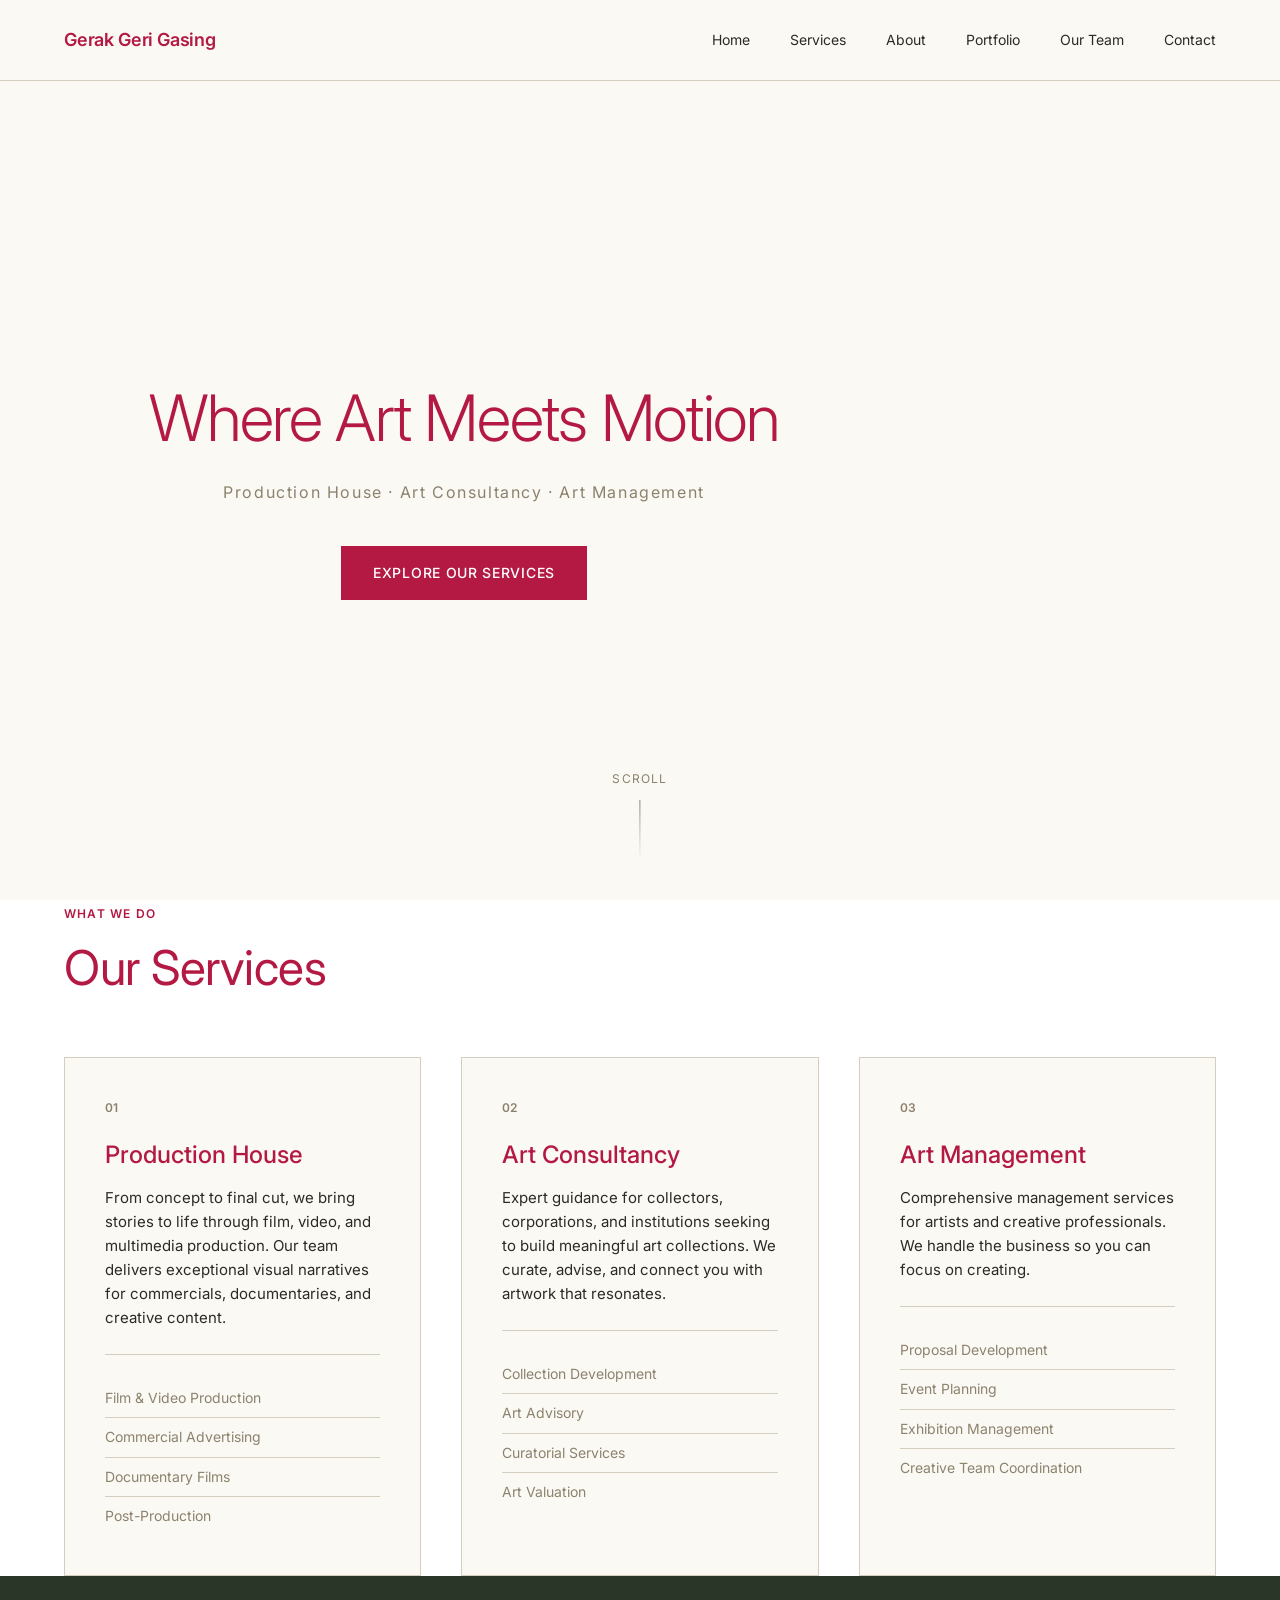
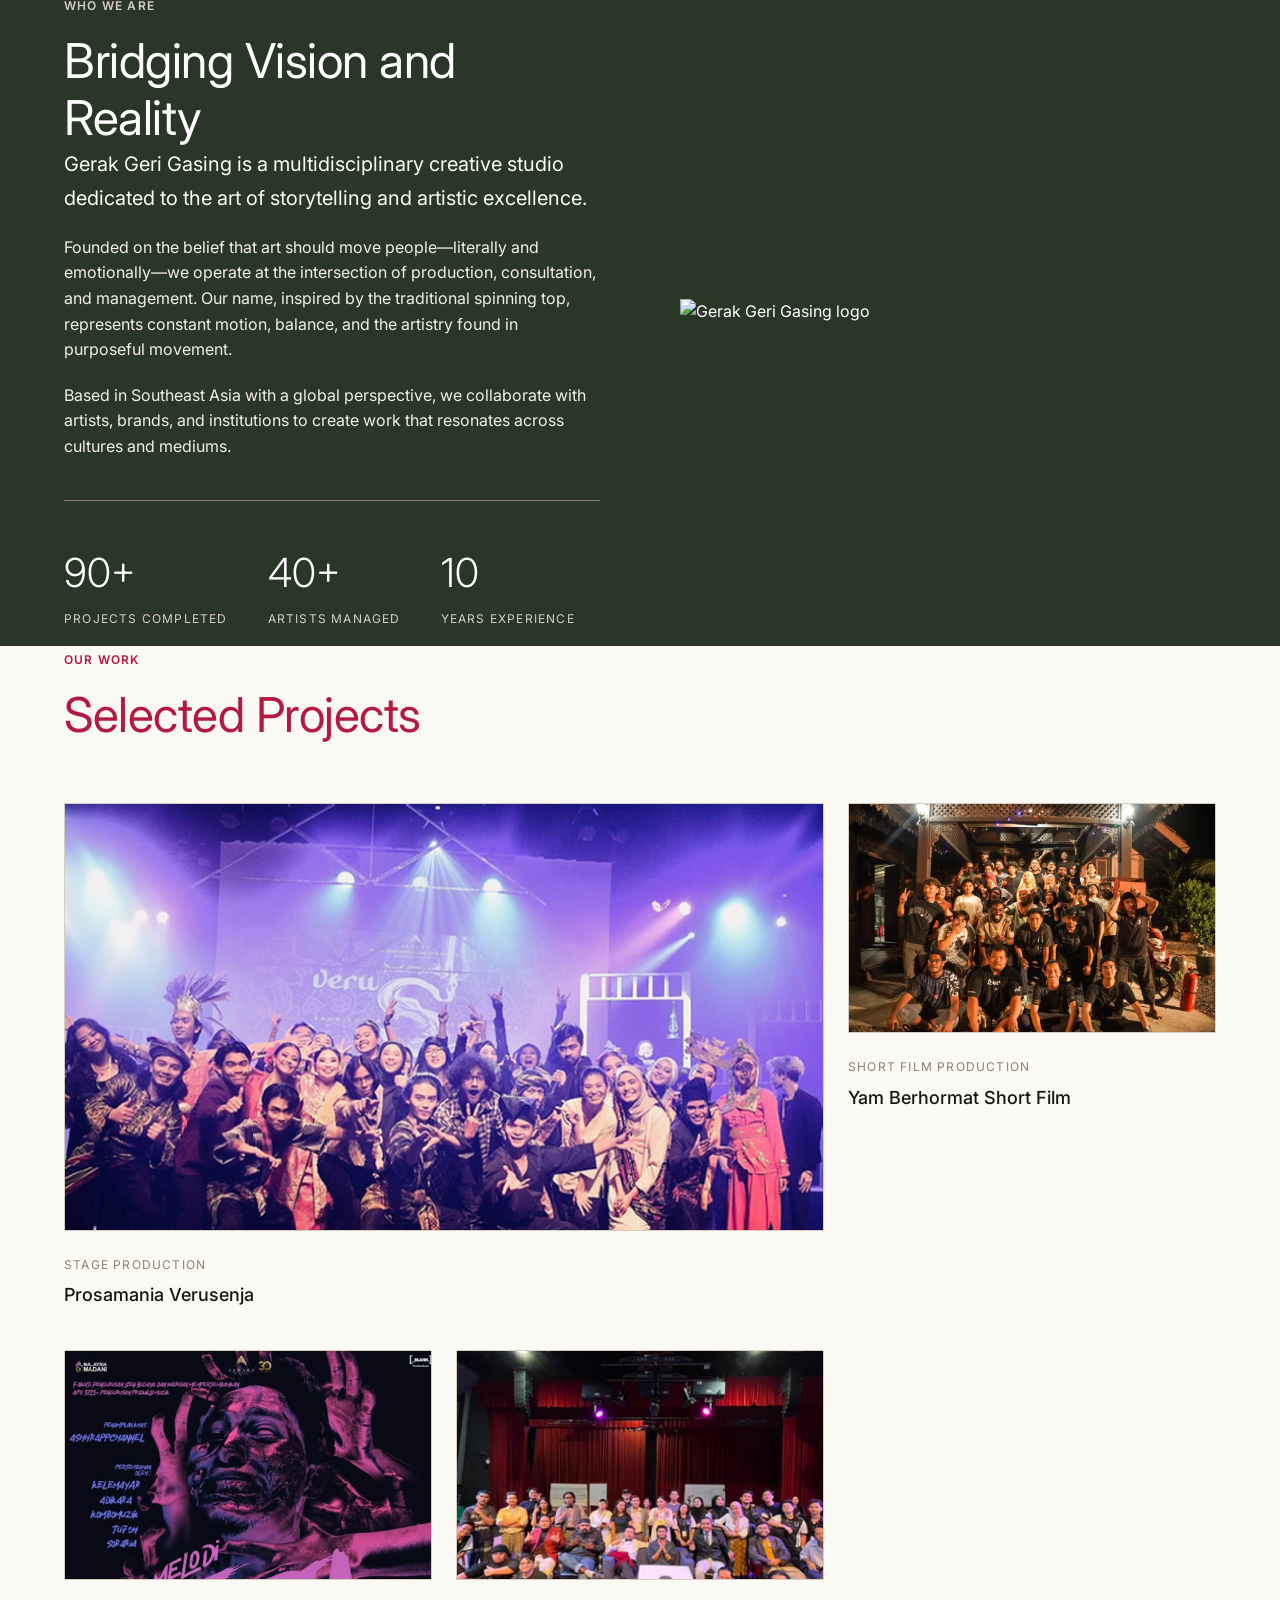
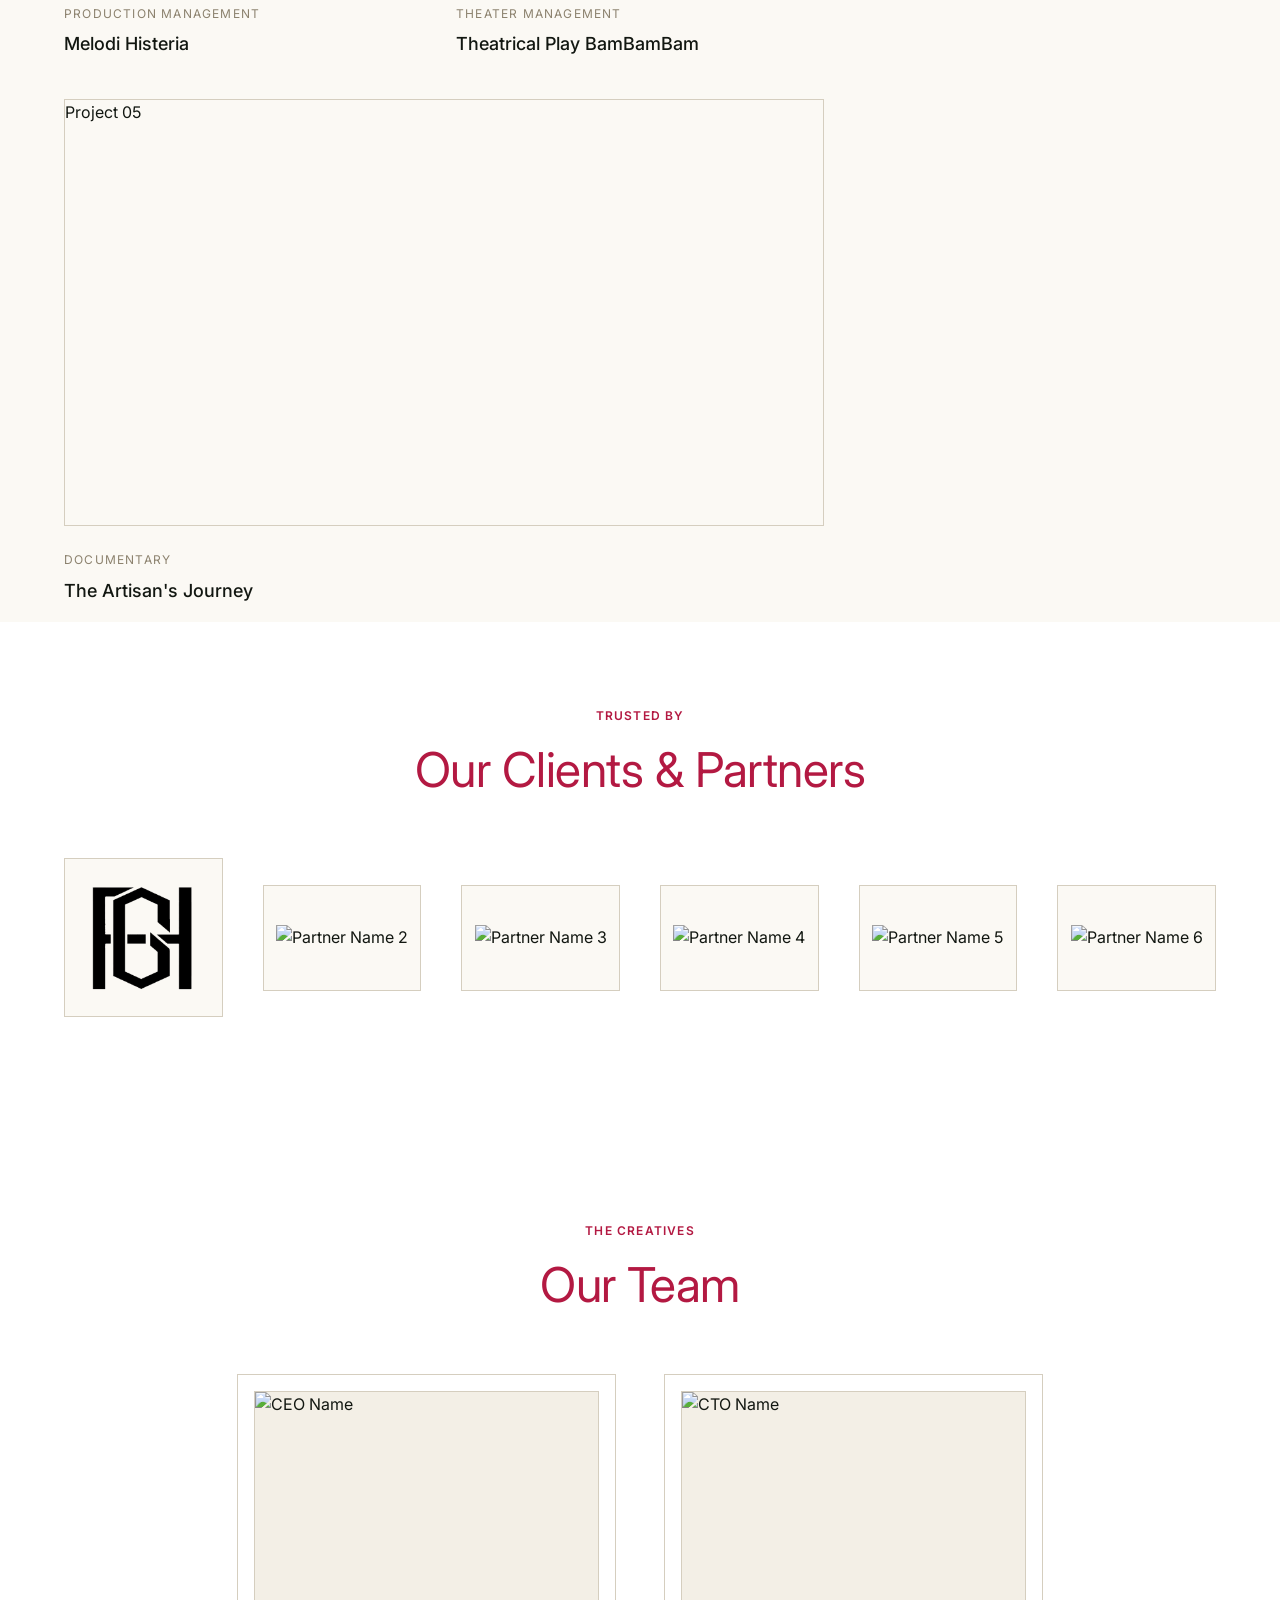
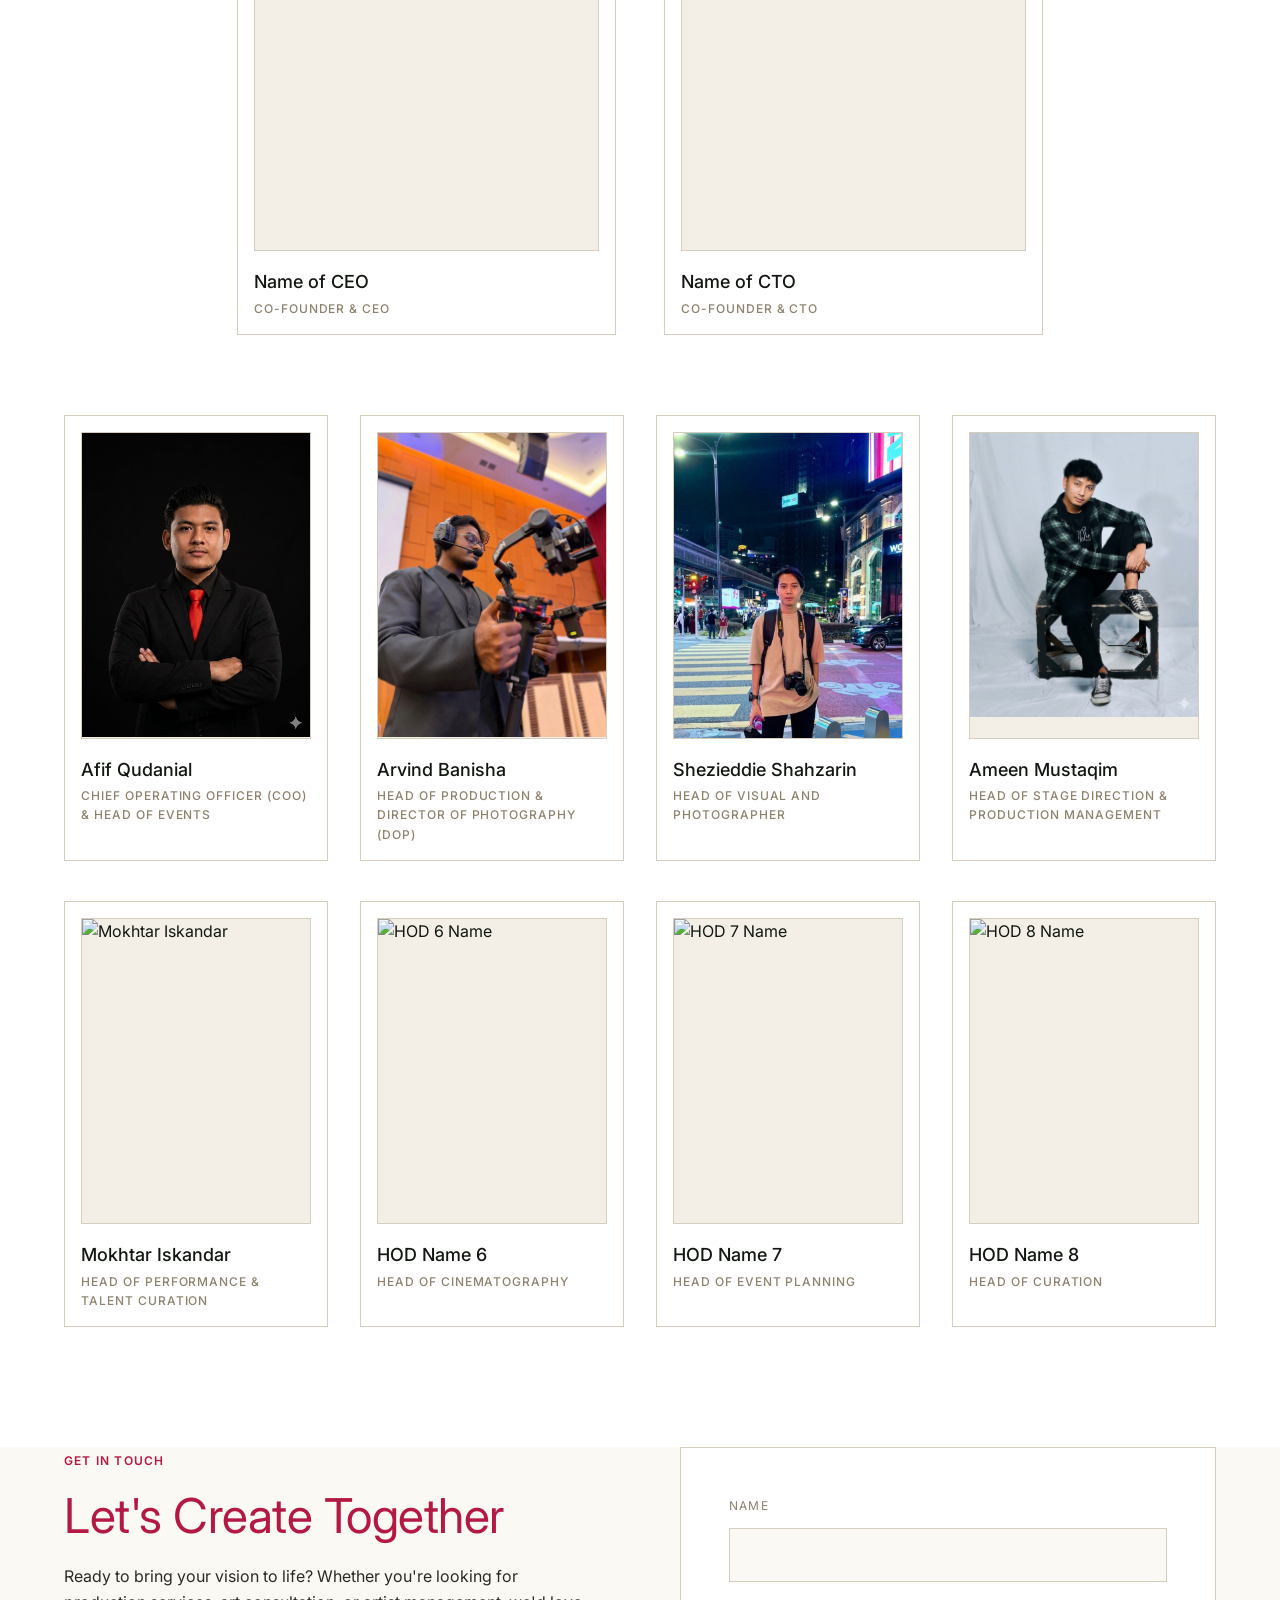
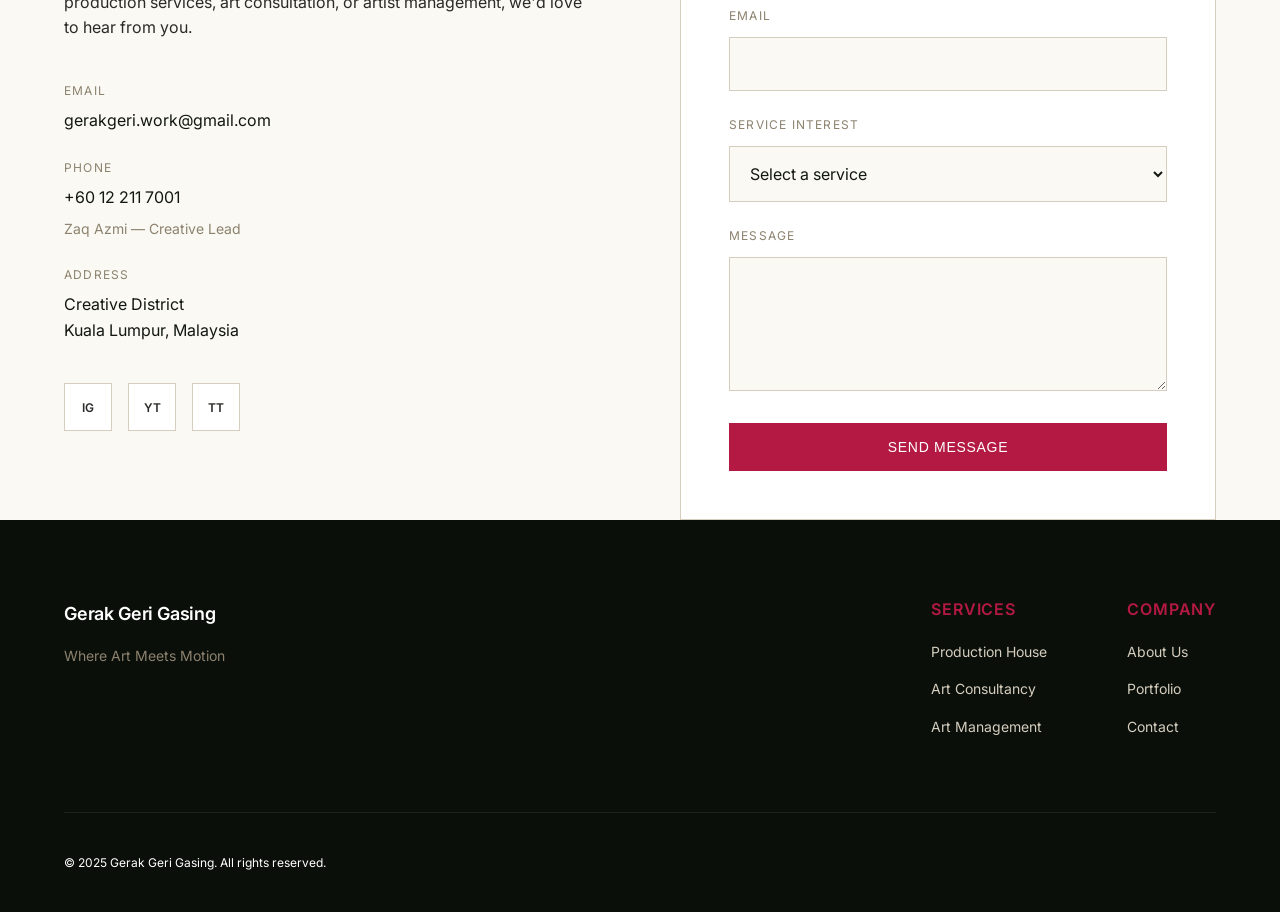
==== index.html @ 00024a06 "portfolio update" ====
<!DOCTYPE html>
<html lang="en">
<head>
    <meta charset="UTF-8">
    <meta name="viewport" content="width=device-width, initial-scale=1.0">
    <title>Gerak Geri Gasing | Production House & Art Consultancy</title>
    <link rel="stylesheet" href="styles.css">
    <link rel="preconnect" href="https://fonts.googleapis.com">
    <link rel="preconnect" href="https://fonts.gstatic.com" crossorigin>
    <link href="https://fonts.googleapis.com/css2?family=Inter:wght@300;400;500;600&display=swap" rel="stylesheet">
</head>
<body>
    <!-- Navigation -->
    <nav class="navbar">
        <div class="container">
            <a href="#" class="logo">Gerak Geri Gasing</a>
            <button class="nav-toggle" aria-label="Toggle navigation">
                <span></span>
                <span></span>
                <span></span>
            </button>
            <ul class="nav-links">
                <li><a href="#home">Home</a></li>
                <li><a href="#services">Services</a></li>
                <li><a href="#about">About</a></li>
                <li><a href="#portfolio">Portfolio</a></li>
                <li><a href="#team">Our Team</a></li>
                <li><a href="#contact">Contact</a></li>
            </ul>
        </div>
    </nav>

    <!-- Hero Section -->
    <section id="home" class="hero">
        <div class="container">
            <div class="hero-content">
                <h1>Where Art Meets Motion</h1>
                <p class="hero-subtitle">Production House · Art Consultancy · Art Management</p>
                <a href="#services" class="btn btn-primary">Explore Our Services</a>
            </div>
        </div>
        <div class="hero-scroll">
            <span>Scroll</span>
            <div class="scroll-line"></div>
        </div>
    </section>

    <!-- Services Section -->
    <section id="services" class="services">
        <div class="container">
            <div class="section-header">
                <span class="section-tag">What We Do</span>
                <h2>Our Services</h2>
            </div>
            <div class="services-grid">
                <div class="service-card">
                    <div class="service-number">01</div>
                    <h3>Production House</h3>
                    <p>From concept to final cut, we bring stories to life through film, video, and multimedia production. Our team delivers exceptional visual narratives for commercials, documentaries, and creative content.</p>
                    <ul class="service-list">
                        <li>Film & Video Production</li>
                        <li>Commercial Advertising</li>
                        <li>Documentary Films</li>
                        <li>Post-Production</li>
                    </ul>
                </div>
                <div class="service-card">
                    <div class="service-number">02</div>
                    <h3>Art Consultancy</h3>
                    <p>Expert guidance for collectors, corporations, and institutions seeking to build meaningful art collections. We curate, advise, and connect you with artwork that resonates.</p>
                    <ul class="service-list">
                        <li>Collection Development</li>
                        <li>Art Advisory</li>
                        <li>Curatorial Services</li>
                        <li>Art Valuation</li>
                    </ul>
                </div>
                <!-- FIX 2: Added missing closing structural layout tags below -->
                <div class="service-card">
                    <div class="service-number">03</div>
                    <h3>Art Management</h3>
                    <p>Comprehensive management services for artists and creative professionals. We handle the business so you can focus on creating.</p>
                    <ul class="service-list">
                        <li>Proposal Development</li>
                        <li>Event Planning</li>
                        <li>Exhibition Management</li>
                        <li>Creative Team Coordination</li>
                    </ul>
                </div>
            </div>
        </div>
    </section>

    <!-- About Section -->
    <section id="about" class="about">
        <div class="container">
            <div class="about-grid">
                <div class="about-content">
                    <span class="section-tag">Who We Are</span>
                    <h2>Bridging Vision and Reality</h2>
                    <p class="lead">Gerak Geri Gasing is a multidisciplinary creative studio dedicated to the art of storytelling and artistic excellence.</p>
                    <p>Founded on the belief that art should move people—literally and emotionally—we operate at the intersection of production, consultation, and management. Our name, inspired by the traditional spinning top, represents constant motion, balance, and the artistry found in purposeful movement.</p>
                    <p>Based in Southeast Asia with a global perspective, we collaborate with artists, brands, and institutions to create work that resonates across cultures and mediums.</p>
                    <div class="about-stats">
                        <div class="stat">
                            <span class="stat-number">90+</span>
                            <span class="stat-label">Projects Completed</span>
                        </div>
                        <div class="stat">
                            <span class="stat-number">40+</span>
                            <span class="stat-label">Artists Managed</span>
                        </div>
                        <div class="stat">
                            <span class="stat-number">10</span>
                            <span class="stat-label">Years Experience</span>
                        </div>
                    </div>
                </div>
                <div class="about-image">
                    <div class="image-placeholder">
                        <img src="image/logo-ggg3.png" alt="Gerak Geri Gasing logo">
                    </div>
                </div>
            </div>
        </div>
    </section>

    <!-- Portfolio Section -->
    <section id="portfolio" class="portfolio">
        <div class="container">
            <div class="section-header">
                <span class="section-tag">Our Work</span>
                <h2>Selected Projects</h2>
            </div>
            <div class="portfolio-grid">
                <div class="portfolio-item large">
                    <div class="portfolio-image">
                        <div class="placeholder-img">
                            <img src="image/Project1.jpg" alt="Project1.jpg">
                        </div>
                    </div>
                    <div class="portfolio-info">
                        <span class="portfolio-category">Stage Production</span>
                        <h3>Prosamania Verusenja</h3>
                    </div>
                </div>
                <div class="portfolio-item">
                    <div class="portfolio-image">
                        <div class="placeholder-img">
                            <img src="image/Project2.jpg" alt="Project2.jpg">
                        </div>
                    </div>
                    <div class="portfolio-info">
                        <span class="portfolio-category">Short Film Production</span>
                        <h3>Yam Berhormat Short Film</h3>
                    </div>
                </div>
                <div class="portfolio-item">
                    <div class="portfolio-image">
                        <div class="placeholder-img">
                            <img src="image/Project3.jpg" alt="Project3.jpg">
                        </div>
                    </div>
                    <div class="portfolio-info">
                        <span class="portfolio-category">Production Management</span>
                        <h3>Melodi Histeria</h3>
                    </div>
                </div>
                <div class="portfolio-item">
                    <div class="portfolio-image">
                        <div class="placeholder-img">
                            <img src="image/Project4.jpg" alt="Project4.jpg">
                        </div>
                    </div>
                    <div class="portfolio-info">
                        <span class="portfolio-category">Theater Management</span>
                        <h3>Theatrical Play BamBamBam</h3>
                    </div>
                </div>
                <div class="portfolio-item large">
                    <div class="portfolio-image">
                        <div class="placeholder-img">
                            <span>Project 05</span>
                        </div>
                    </div>
                    <div class="portfolio-info">
                        <span class="portfolio-category">Documentary</span>
                        <h3>The Artisan's Journey</h3>
                    </div>
                </div>
            </div>
        </div>
    </section>

    <!-- Clients Section -->
    <section class="clients">
        <div class="container">
            <div class="section-header center">
                <span class="section-tag">Trusted By</span>
                <h2>Our Clients & Partners</h2>
            </div>
            <div class="clients-grid">
                <div class="client-logo">
                    <img src="image/logo-faghta.png" alt="FAGHTA.CO">
                </div>
                <div class="client-logo">
                    <img src="image/clients/partner2-logo.png" alt="Partner Name 2">
                </div>
                <div class="client-logo">
                    <img src="image/clients/partner3-logo.png" alt="Partner Name 3">
                </div>
                <div class="client-logo">
                    <img src="image/clients/partner4-logo.png" alt="Partner Name 4">
                </div>
                <div class="client-logo">
                    <img src="image/clients/partner5-logo.png" alt="Partner Name 5">
                </div>
                <div class="client-logo">
                    <img src="image/clients/partner6-logo.png" alt="Partner Name 6">
                </div>
            </div>
        </div>
    </section>

    <!-- Team Section -->
    <section id="team" class="team">
        <div class="container">
            <div class="section-header center">
                <span class="section-tag">The Creatives</span>
                <h2>Our Team</h2>
            </div>

            <div class="team-row founders-row">
                <a href="portfolio-ceo.html" class="team-card premium">
                    <div class="team-image">
                        <div class="placeholder-img">
                            <img src="image/team-ceo.jpg" alt="CEO Name">
                        </div>
                    </div>
                    <div class="team-info">
                        <h3>Name of CEO</h3>
                        <span class="team-role">Co-Founder & CEO</span>
                    </div>
                </a>
                <a href="portfolio-cto.html" class="team-card premium">
                    <div class="team-image">
                        <div class="placeholder-img">
                            <img src="image/team-cto.jpg" alt="CTO Name">
                        </div>
                    </div>
                    <div class="team-info">
                        <h3>Name of CTO</h3>
                        <span class="team-role">Co-Founder & CTO</span>
                    </div>
                </a>
            </div>

            <div class="team-grid hod-grid">
                <!-- FIX 1: Removed 'portfolio/' subdirectory prefix to fix broken pathways -->
                <a href="portfolio/portfolio-afif.html" class="team-card">
                    <div class="team-image">
                        <div class="placeholder-img">
                            <img src="image/afif.jpg" alt="Afif Qudanial">
                        </div>
                    </div>
                    <div class="team-info">
                        <h3>Afif Qudanial</h3>
                        <span class="team-role">Chief Operating Officer (COO) & Head of Events</span>
                    </div>
                </a>

                <a href="portfolio/portfolio-arvind.html" class="team-card">
                    <div class="team-image">
                        <div class="placeholder-img">
                            <img src="image/arvind.jpg" alt="Arvind Banisha">
                        </div>
                    </div>
                    <div class="team-info">
                        <h3>Arvind Banisha</h3>
                        <span class="team-role">Head of Production & Director of Photography (DoP)</span>
                    </div>
                </a>

                <a href="portfolio/portfolio-shezieddie.html" class="team-card">
                    <div class="team-image">
                        <div class="placeholder-img">
                            <img src="image/shezieddie.jpg" alt="Shezieddie Shahzarin">
                        </div>
                    </div>
                    <div class="team-info">
                        <h3>Shezieddie Shahzarin</h3>
                        <span class="team-role">Head of Visual and Photographer</span>
                    </div>
                </a>

                <a href="portfolio/portfolio-ameen.html" class="team-card">
                    <div class="team-image">
                        <div class="placeholder-img">
                            <img src="image/ameen.jpg" alt="Ameen Mustaqim">
                        </div>
                    </div>
                    <div class="team-info">
                        <h3>Ameen Mustaqim</h3>
                        <span class="team-role">Head of Stage Direction & Production Management</span>
                    </div>
                </a>

                <a href="portfolio/portfolio-mokhtar.html" class="team-card">
                    <div class="team-image">
                        <div class="placeholder-img">
                            <img src="image/mokthtar.jpeg" alt="Mokhtar Iskandar">
                        </div>
                    </div>
                    <div class="team-info">
                        <h3>Mokhtar Iskandar</h3>
                        <span class="team-role">Head of Performance & Talent Curation</span>
                    </div>
                </a>

                <a href="portfolio-hod6.html" class="team-card">
                    <div class="team-image">
                        <div class="placeholder-img">
                            <img src="image/team-hod6.jpg" alt="HOD 6 Name">
                        </div>
                    </div>
                    <div class="team-info">
                        <h3>HOD Name 6</h3>
                        <span class="team-role">Head of Cinematography</span>
                    </div>
                </a>

                <a href="portfolio-hod7.html" class="team-card">
                    <div class="team-image">
                        <div class="placeholder-img">
                            <img src="image/team-hod7.jpg" alt="HOD 7 Name">
                        </div>
                    </div>
                    <div class="team-info">
                        <h3>HOD Name 7</h3>
                        <span class="team-role">Head of Event Planning</span>
                    </div>
                </a>

                <a href="portfolio-hod8.html" class="team-card">
                    <div class="team-image">
                        <div class="placeholder-img">
                            <img src="image/team-hod8.jpg" alt="HOD 8 Name">
                        </div>
                    </div>
                    <div class="team-info">
                        <h3>HOD Name 8</h3>
                        <span class="team-role">Head of Curation</span>
                    </div>
                </a>
            </div>
        </div>
    </section>

    <!-- Contact Section -->
    <section id="contact" class="contact">
        <div class="container">
            <div class="contact-grid">
                <div class="contact-info">
                    <span class="section-tag">Get In Touch</span>
                    <h2>Let's Create Together</h2>
                    <p>Ready to bring your vision to life? Whether you're looking for production services, art consultation, or artist management, we'd love to hear from you.</p>
                    <div class="contact-details">
                        <div class="contact-item">
                            <span class="contact-label">Email</span>
                            <a href="mailto:gerakgeri.work@gmail.com">gerakgeri.work@gmail.com</a>
                        </div>
                        <div class="contact-item">
                            <span class="contact-label">Phone</span>
                            <a href="tel:+60122117001">+60 12 211 7001</a>
                            <p class="contact-meta">Zaq Azmi — Creative Lead</p>
                        </div>
                        <div class="contact-item">
                            <span class="contact-label">Address</span>
                            <address>
                                Creative District<br>
                                Kuala Lumpur, Malaysia
                            </address>
                        </div>
                    </div>
                    <div class="social-links">
                        <a href="https://www.instagram.com/gerakgerigasing?utm_source=ig_web_button_share_sheet&igsh=ZDNlZDc0MzIxNw==" aria-label="Instagram">IG</a>
                        <a href="https://www.youtube.com/@gerakgerigasing" aria-label="YouTube">YT</a>
                        <a href="https://www.tiktok.com/@gerakgerigasing?is_from_webapp=1&sender_device=pc" aria-label="TikTok">TT</a>
                    </div>
                </div>
                <div class="contact-form-wrapper">
                    <form class="contact-form">
                        <div class="form-group">
                            <label for="name">Name</label>
                            <input type="text" id="name" name="name" required>
                        </div>
                        <div class="form-group">
                            <label for="email">Email</label>
                            <input type="email" id="email" name="email" required>
                        </div>
                        <div class="form-group">
                            <label for="service">Service Interest</label>
                            <select id="service" name="service">
                                <option value="">Select a service</option>
                                <option value="production">Production House</option>
                                <option value="consultancy">Art Consultancy</option>
                                <option value="management">Art Management</option>
                                <option value="other">Other</option>
                            </select>
                        </div>
                        <div class="form-group">
                            <label for="message">Message</label>
                            <textarea id="message" name="message" rows="5" required></textarea>
                        </div>
                        <button type="submit" class="btn btn-primary btn-full">Send Message</button>
                    </form>
                </div>
            </div>
        </div>
    </section>

    <!-- Footer -->
    <footer class="footer">
        <div class="container">
            <div class="footer-content">
                <div class="footer-brand">
                    <a href="#" class="logo">Gerak Geri Gasing</a>
                    <p>Where Art Meets Motion</p>
                </div>
                <div class="footer-links">
                    <div class="footer-column">
                        <h4>Services</h4>
                        <ul>
                            <li><a href="#services">Production House</a></li>
                            <li><a href="#services">Art Consultancy</a></li>
                            <li><a href="#services">Art Management</a></li>
                        </ul>
                    </div>
                    <div class="footer-column">
                        <h4>Company</h4>
                        <ul>
                            <li><a href="#about">About Us</a></li>
                            <li><a href="#portfolio">Portfolio</a></li>
                            <li><a href="#contact">Contact</a></li>
                        </ul>
                    </div>
                </div>
            </div>
            <div class="footer-bottom">
                <p>&copy; 2025 Gerak Geri Gasing. All rights reserved.</p>
            </div>
        </div>
    </footer>

    <script src="script.js"></script>
</body>
</html>
---- styles.css ----
/* ===== CSS Variables (Avant-Garde Ruby & Olive Theme) ===== */
:root {
    /* Main Creative Accents */
    --ruby-vibrant: #B31942;   /* The sharp, sophisticated editorial red from your palette */
    --ruby-deep: #6B0F24;      /* Deep burgundy for hover accents and active typography elements */
    --olive-deep: #2A3628;     /* Rich structural pine/olive green used for key accents */

    /* Premium Palette Mapping */
    --white: #FFFFFF;
    --grey-50: #FBF9F4;        /* THE BACKDROP: Gorgeous warm cream canvas tint from your reference */
    --grey-100: #F3EFE6;       /* Slightly deeper cream shade for section blocks or panels */
    --grey-200: #2A3628;       /* REDIRECTED TO OLIVE: Borders are now a clean, thin dark pine line */
    --grey-300: #D5CEBF;       /* Warm linen divider lines */
    --grey-400: #8C826E;       /* Muted earth tone for secondary info */
    --grey-500: #B31942;       /* REDIRECTED TO RUBY: Small tags and subtitles pop out in editorial red */
    --grey-600: #2B2A27;       /* Soft charcoal-espresso body text for high readability over cream */
    --grey-700: #1C241B;       /* Secondary dark olive */
    --grey-800: #121711;       /* Deepest olive-black for rich descriptions */
    --grey-900: #B31942;       /* REDIRECTED TO RUBY: Section titles display in striking crimson red */
    --black: #0B0F0A;          /* Absolute rich near-black with olive base notes */
    
    /* Layout Variables */
    --font-family: 'Inter', -apple-system, BlinkMacSystemFont, sans-serif;
    --transition: all 0.3s cubic-bezier(0.25, 1, 0.5, 1);
}

/* Custom Palette Structural Integration */
body {
    background-color: var(--grey-50); /* Instantly updates main background to the warm cream tone */
    color: var(--grey-600);
}

/* Give the team cards a premium, editorial floating layout */
.team-card {
    border: 1px solid var(--grey-300);
    padding: 16px;
    background-color: var(--white);
    transition: var(--transition);
    display: block;
    cursor: pointer;
    text-decoration: none;
}

.team-card:hover {
    border-color: var(--ruby-vibrant);
    transform: translateY(-4px);
}

/* ===== Reset & Base ===== */
*, *::before, *::after {
    margin: 0;
    padding: 0;
    box-sizing: border-box;
}

html {
    scroll-behavior: smooth;
}

body {
    font-family: var(--font-family);
    font-size: 16px;
    line-height: 1.6;
    color: var(--grey-800);
    background-color: var(--grey-50);
    -webkit-font-smoothing: antialiased;
}

a {
    text-decoration: none;
    color: inherit;
    transition: var(--transition);
}

ul {
    list-style: none;
}

img {
    max-width: 100%;
    height: auto;
    display: block;
}

/* ===== Container ===== */
.container {
    width: 100%;
    max-width: 1200px;
    margin: 0 auto;
    padding: 0 24px;
}

/* ===== Typography ===== */
h1, h2, h3, h4, h5, h6 {
    font-weight: 500;
    line-height: 1.2;
    color: var(--grey-900);
}

h1 {
    font-size: clamp(2.5rem, 5vw, 4rem);
    font-weight: 300;
    letter-spacing: -0.02em;
}

h2 {
    font-size: clamp(2rem, 4vw, 3rem);
    font-weight: 400;
    letter-spacing: -0.01em;
}

h3 {
    font-size: 1.5rem;
    font-weight: 500;
}

h4 {
    font-size: 1rem;
    font-weight: 600;
    text-transform: uppercase;
    letter-spacing: 0.05em;
    color: var(--grey-500);
}

.lead {
    font-size: 1.25rem;
    color: var(--grey-600);
    line-height: 1.7;
} grease

/* ===== Section Styles ===== */
section {
    padding: 100px 0;
}

.section-header {
    margin-bottom: 60px;
}

.section-header.center {
    text-align: center;
}

.section-tag {
    display: inline-block;
    font-size: 0.75rem;
    font-weight: 600;
    text-transform: uppercase;
    letter-spacing: 0.1em;
    color: var(--grey-500);
    margin-bottom: 16px;
}

/* ===== Buttons ===== */
.btn {
    display: inline-flex;
    align-items: center;
    justify-content: center;
    padding: 16px 32px;
    font-size: 0.875rem;
    font-weight: 500;
    letter-spacing: 0.05em;
    border: none;
    border-radius: 0;
    cursor: pointer;
    transition: var(--transition);
    text-transform: uppercase;
}

.btn-primary {
    background-color: var(--ruby-vibrant) !important;
    color: var(--white) !important;
}

.btn-primary:hover {
    background-color: var(--olive-deep) !important;
}

.btn-full {
    width: 100%;
}

/* ===== Navigation ===== */
.navbar {
    position: fixed;
    top: 0;
    left: 0;
    right: 0;
    z-index: 1000;
    background-color: rgba(251, 249, 244, 0.95); /* Cream base alpha */
    backdrop-filter: blur(10px);
    border-bottom: 1px solid var(--grey-300);
}

.navbar .container {
    display: flex;
    align-items: center;
    justify-content: space-between;
    height: 80px;
}

.logo {
    font-size: 1.125rem;
    font-weight: 600;
    letter-spacing: -0.01em;
    color: var(--grey-900);
}

.nav-links {
    display: flex;
    gap: 40px;
}

.nav-links a {
    font-size: 0.875rem;
    font-weight: 400;
    color: var(--grey-600);
    position: relative;
}

.nav-links a::after {
    content: '';
    position: absolute;
    bottom: -4px;
    left: 0;
    width: 0;
    height: 1px;
    background-color: var(--ruby-vibrant);
    transition: var(--transition);
}

.nav-links a:hover {
    color: var(--ruby-vibrant);
}

.nav-links a:hover::after {
    width: 100%;
}

.nav-toggle {
    display: none;
    flex-direction: column;
    gap: 5px;
    background: none;
    border: none;
    cursor: pointer;
    padding: 10px;
}

.nav-toggle span {
    width: 24px;
    height: 2px;
    background-color: var(--grey-900);
    transition: var(--transition);
}

/* ===== Hero Section ===== */
.hero {
    min-height: 100vh;
    display: flex;
    align-items: center;
    justify-content: center;
    position: relative;
    background-color: var(--grey-50);
    padding-top: 80px;
}

.hero-content {
    text-align: center;
    max-width: 800px;
}

.hero-subtitle {
    font-size: 1rem;
    color: var(--grey-400);
    margin: 24px 0 40px;
    letter-spacing: 0.1em;
}

.hero-scroll {
    position: absolute;
    bottom: 40px;
    left: 50%;
    transform: translateX(-50%);
    display: flex;
    flex-direction: column;
    align-items: center;
    gap: 12px;
}

.hero-scroll span {
    font-size: 0.75rem;
    text-transform: uppercase;
    letter-spacing: 0.1em;
    color: var(--grey-400);
}

.scroll-line {
    width: 1px;
    height: 60px;
    background: linear-gradient(to bottom, var(--grey-400), transparent);
    animation: scrollPulse 2s ease-in-out infinite;
}

@keyframes scrollPulse {
    0%, 100% { opacity: 1; }
    50% { opacity: 0.3; }
}

/* ===== Services Section ===== */
.services {
    background-color: var(--white);
}

.services-grid {
    display: grid;
    grid-template-columns: repeat(3, 1fr);
    gap: 40px;
}

.service-card {
    padding: 40px;
    background-color: var(--grey-50);
    border: 1px solid var(--grey-300);
    transition: var(--transition);
}

.service-card:hover {
    background-color: var(--grey-100);
    border-color: var(--ruby-vibrant);
}

.service-number {
    font-size: 0.75rem;
    font-weight: 600;
    color: var(--grey-400);
    margin-bottom: 24px;
}

.service-card h3 {
    margin-bottom: 16px;
}

.service-card p {
    color: var(--grey-600);
    margin-bottom: 24px;
    font-size: 0.9375rem;
}

.service-list {
    border-top: 1px solid var(--grey-300);
    padding-top: 24px;
}

.service-list li {
    font-size: 0.875rem;
    color: var(--grey-400);
    padding: 8px 0;
    border-bottom: 1px solid var(--grey-300);
}

.service-list li:last-child {
    border-bottom: none;
}

/* ===== About Section ===== */
.about {
    background-color: var(--olive-deep) !important; /* Premium deep pine green backdrop */
    color: var(--white);
}

.about h2, .about h3, .about h4 {
    color: var(--white);
}

.about .section-tag {
    color: var(--grey-300);
}

.about-grid {
    display: grid;
    grid-template-columns: 1fr 1fr;
    gap: 80px;
    align-items: center;
}

.about-content p {
    color: var(--grey-100);
    margin-bottom: 20px;
}

.about-content .lead {
    color: var(--grey-50);
}

.about-stats {
    display: flex;
    gap: 40px;
    margin-top: 40px;
    padding-top: 40px;
    border-top: 1px solid var(--grey-400);
}

.stat-number {
    display: block;
    font-size: 2.5rem;
    font-weight: 300;
    color: var(--white);
}

.stat-label {
    font-size: 0.75rem;
    text-transform: uppercase;
    letter-spacing: 0.1em;
    color: var(--grey-300);
}

.about-image {
    display: flex;
    justify-content: center;
    align-items: center;
}

.image-placeholder {
    width: 100%;
    aspect-ratio: 4/5;
    background-color: transparent;
    display: flex;
    align-items: center;
    justify-content: center;
    overflow: hidden;
    border-radius: 24px;
}

.image-placeholder img {
    width: 100%;
    height: auto;
    object-fit: contain;
    display: block;
}

/* ===== Portfolio Section ===== */
.portfolio {
    background-color: var(--grey-50);
}

.portfolio-grid {
    display: grid;
    grid-template-columns: repeat(3, 1fr);
    gap: 24px;
}

.portfolio-item {
    position: relative;
    overflow: hidden;
    cursor: pointer;
}

.portfolio-item.large {
    grid-column: span 2;
}

.portfolio-image {
    position: relative;
    overflow: hidden;
    aspect-ratio: 16/10;
    border: 1px solid var(--grey-300);
}

.portfolio-item.large .portfolio-image {
    aspect-ratio: 16/9;
}

.portfolio-image img {
    width: 100%;
    height: 100%;
    object-fit: cover;
    transition: var(--transition);
}

.portfolio-item:hover .portfolio-image img {
    transform: scale(1.03);
}

.portfolio-info {
    padding: 20px 0;
}

.portfolio-category {
    font-size: 0.75rem;
    text-transform: uppercase;
    letter-spacing: 0.1em;
    color: var(--grey-400);
}

.portfolio-info h3 {
    font-size: 1.125rem;
    font-weight: 500;
    margin-top: 8px;
    color: var(--grey-800);
}

/* ===== Clients Section ===== */
.clients {
    background-color: var(--white);
    padding: 80px 0;
}

.clients-grid {
    display: grid;
    grid-template-columns: repeat(6, 1fr);
    gap: 40px;
    align-items: center;
}

.client-logo {
    aspect-ratio: 3/2;
    background-color: var(--grey-50);
    border: 1px solid var(--grey-300);
    display: flex;
    align-items: center;
    justify-content: center;
    transition: var(--transition);
}

.client-logo:hover {
    background-color: var(--grey-100);
    border-color: var(--ruby-vibrant);
}

.client-logo span {
    font-size: 0.75rem;
    color: var(--grey-400);
    font-weight: 500;
}

/* ===== Team Section ===== */
.team {
    background-color: var(--white);
    padding: 120px 0;
}

.founders-row {
    display: flex;
    justify-content: center;
    gap: 48px;
    margin-bottom: 80px;
}

.founders-row .team-card {
    width: calc(35% - 24px);
}

.team-grid {
    display: grid;
    grid-template-columns: repeat(4, 1fr);
    gap: 40px 32px;
}

.team-image {
    position: relative;
    overflow: hidden;
    aspect-ratio: 3 / 4; 
    background-color: var(--grey-100);
    border: 1px solid var(--grey-300);
}

.team-image img {
    width: 100%;
    height: 100%;
    object-fit: cover;
    transition: transform 0.6s cubic-bezier(0.25, 1, 0.5, 1);
}

.team-card:hover .team-image img {
    transform: scale(1.05);
}

.team-info {
    padding: 20px 0 0 0;
    transition: transform 0.4s ease;
}

.team-card:hover .team-info {
    transform: translateY(-2px);
}

.team-info h3 {
    font-size: 1.125rem;
    font-weight: 500;
    color: var(--grey-800);
    margin: 0;
    transition: color 0.3s ease;
}

.team-card:hover .team-info h3 {
    color: var(--ruby-vibrant);
}

.team-role {
    display: block;
    font-size: 0.75rem;
    text-transform: uppercase;
    letter-spacing: 0.08em;
    color: var(--grey-400);
    margin-top: 6px;
    font-weight: 500;
}

/* ===== Contact Section ===== */
.contact {
    background-color: var(--grey-50);
}

.contact-grid {
    display: grid;
    grid-template-columns: 1fr 1fr;
    gap: 80px;
}

.contact-info h2 {
    margin-bottom: 20px;
}

.contact-info > p {
    color: var(--grey-600);
    margin-bottom: 40px;
}

.contact-details {
    margin-bottom: 40px;
}

.contact-item {
    margin-bottom: 24px;
}

.contact-label {
    display: block;
    font-size: 0.75rem;
    text-transform: uppercase;
    letter-spacing: 0.1em;
    color: var(--grey-400);
    margin-bottom: 8px;
}

.contact-item a,
.contact-item address {
    font-size: 1rem;
    font-style: normal;
    color: var(--grey-800);
}

.contact-meta {
    margin: 8px 0 0;
    font-size: 0.875rem;
    color: var(--grey-400);
}

.contact-item a:hover {
    color: var(--ruby-vibrant);
}

.social-links {
    display: flex;
    gap: 16px;
}

.social-links a {
    width: 48px;
    height: 48px;
    display: flex;
    align-items: center;
    justify-content: center;
    background-color: var(--white);
    border: 1px solid var(--grey-300);
    font-size: 0.75rem;
    font-weight: 600;
    color: var(--grey-600);
}

.social-links a:hover {
    background-color: var(--ruby-vibrant);
    border-color: var(--ruby-vibrant);
    color: var(--white);
}

/* ===== Contact Form ===== */
.contact-form {
    background-color: var(--white);
    border: 1px solid var(--grey-300);
    padding: 48px;
}

.form-group {
    margin-bottom: 24px;
}

.form-group label {
    display: block;
    font-size: 0.75rem;
    text-transform: uppercase;
    letter-spacing: 0.1em;
    color: var(--grey-400);
    margin-bottom: 12px;
}

.form-group input,
.form-group select,
.form-group textarea {
    width: 100%;
    padding: 16px;
    font-family: var(--font-family);
    font-size: 1rem;
    border: 1px solid var(--grey-300);
    background-color: var(--grey-50);
    color: var(--grey-800);
    transition: var(--transition);
}

.form-group input:focus,
.form-group select:focus,
.form-group textarea:focus {
    outline: none;
    border-color: var(--ruby-vibrant);
    background-color: var(--white);
}

.form-group textarea {
    resize: vertical;
    min-height: 120px;
}

/* ===== Footer ===== */
.footer {
    background-color: var(--black);
    color: var(--white);
    padding: 80px 0 40px;
}

.footer-content {
    display: flex;
    justify-content: space-between;
    margin-bottom: 60px;
}

.footer-brand .logo {
    color: var(--white);
    margin-bottom: 16px;
    display: inline-block;
}

.footer-brand p {
    color: var(--grey-400);
    font-size: 0.875rem;
}

.footer-links {
    display: flex;
    gap: 80px;
}

.footer-column h4 {
    color: var(--ruby-vibrant);
    margin-bottom: 20px;
}

.footer-column ul li {
    margin-bottom: 12px;
}

.footer-column a {
    font-size: 0.875rem;
    color: var(--grey-300);
}

.footer-column a:hover {
    color: var(--ruby-vibrant);
}

.footer-bottom {
    padding-top: 40px;
    border-top: 1px solid var(--grey-700);
}

.footer-bottom p {
    font-size: 0.75rem;
    color: var(--grey-4
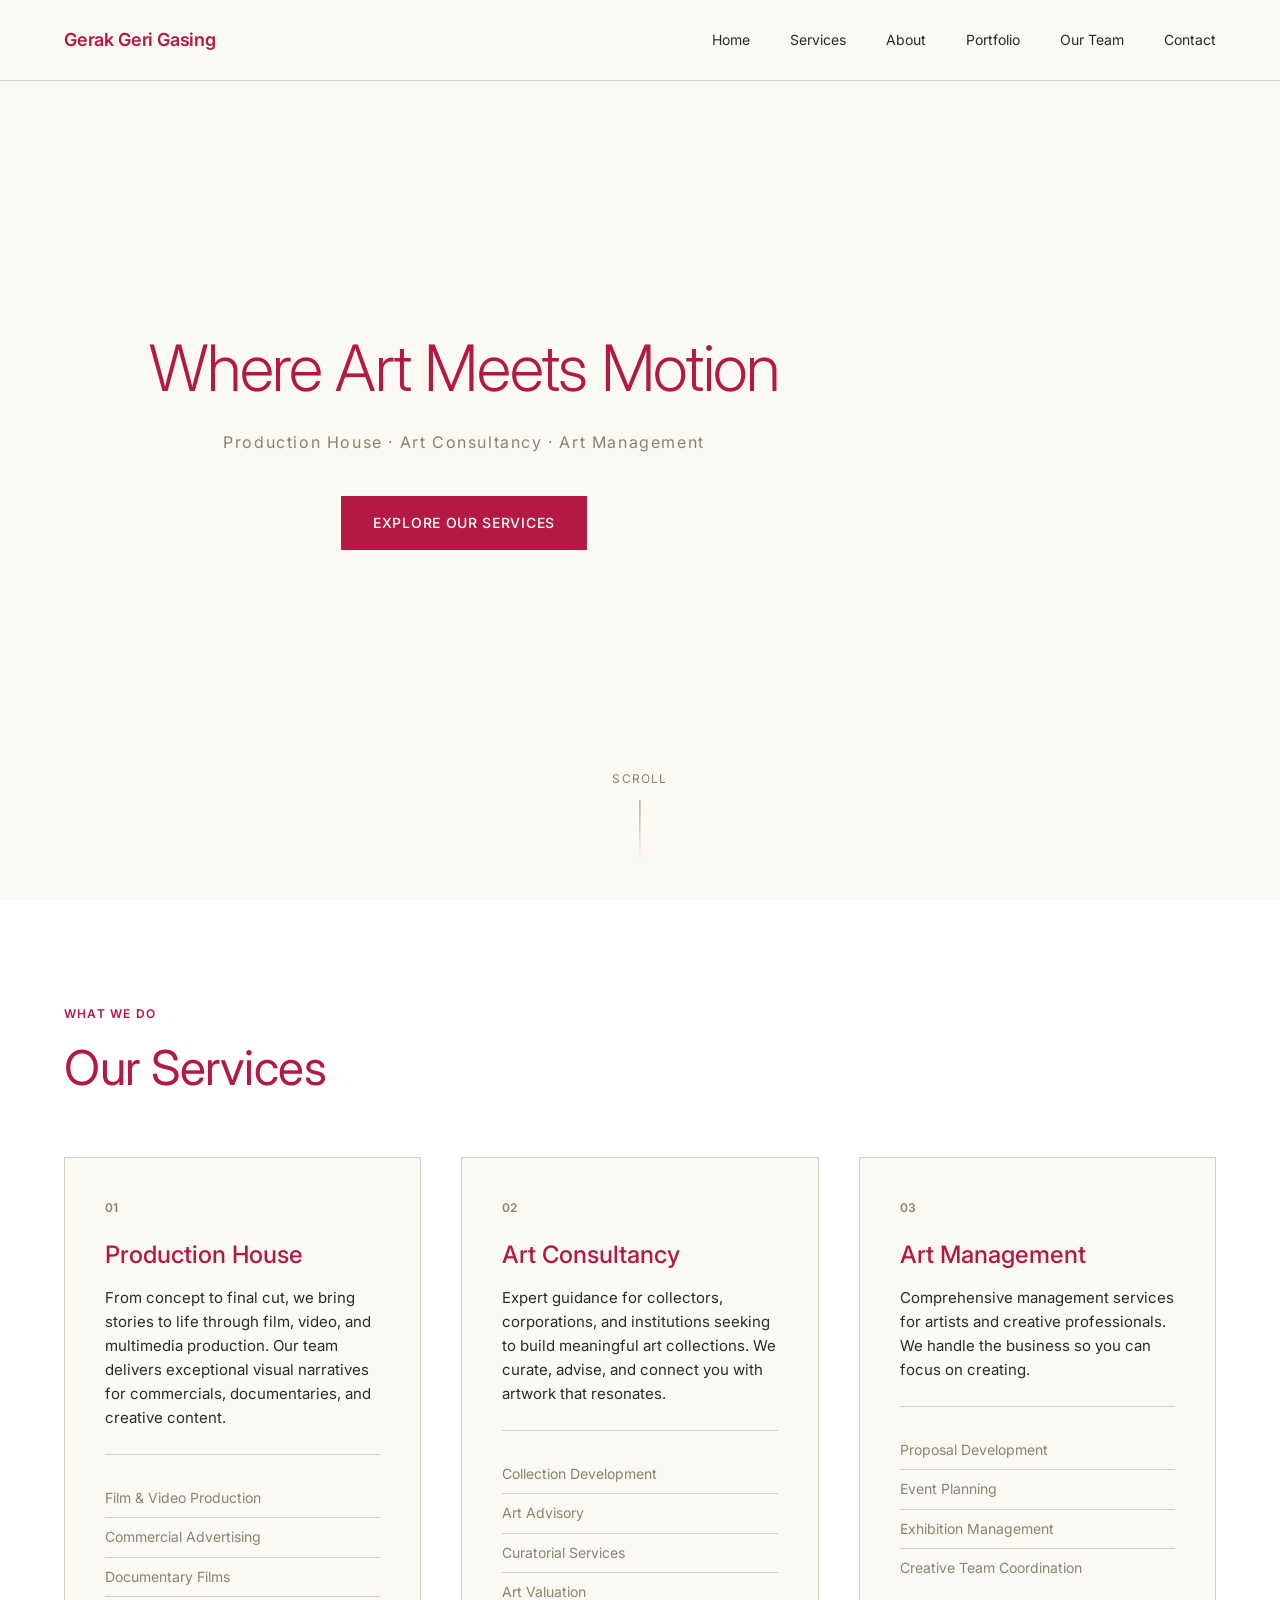
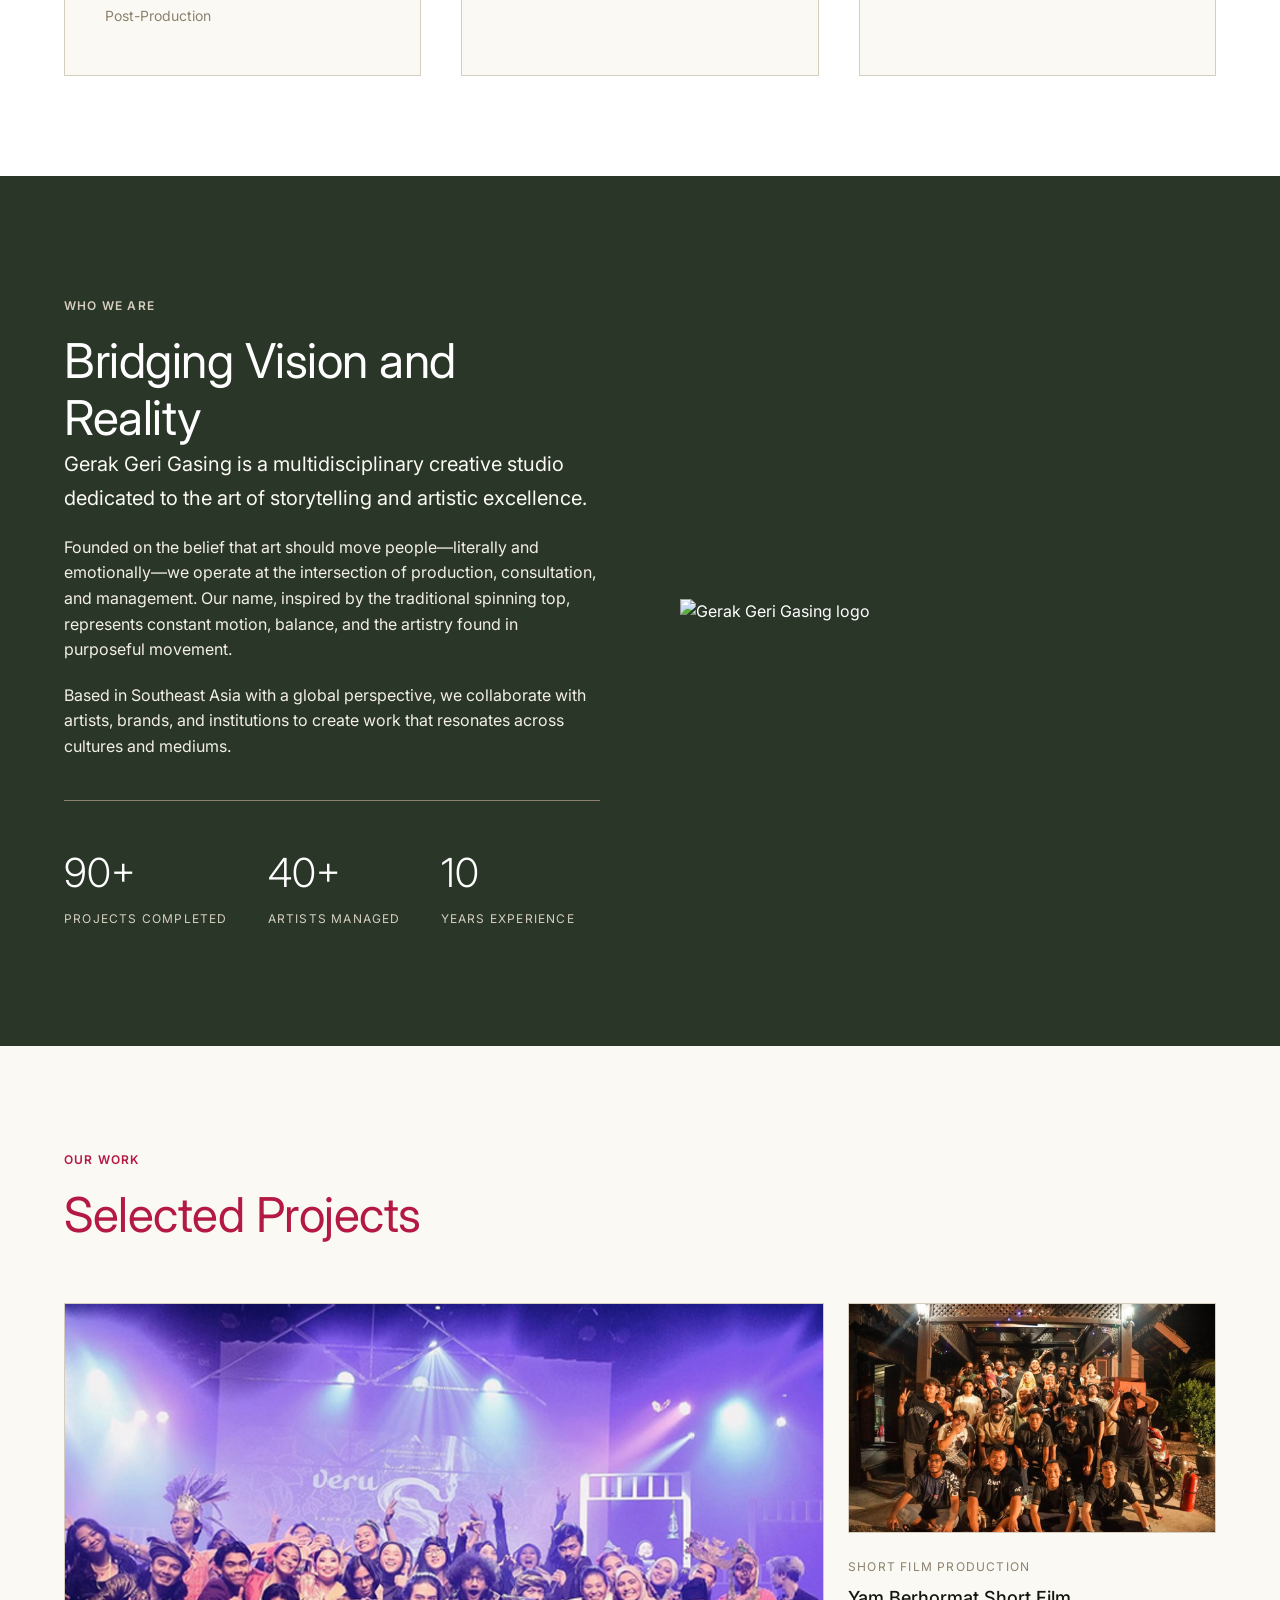
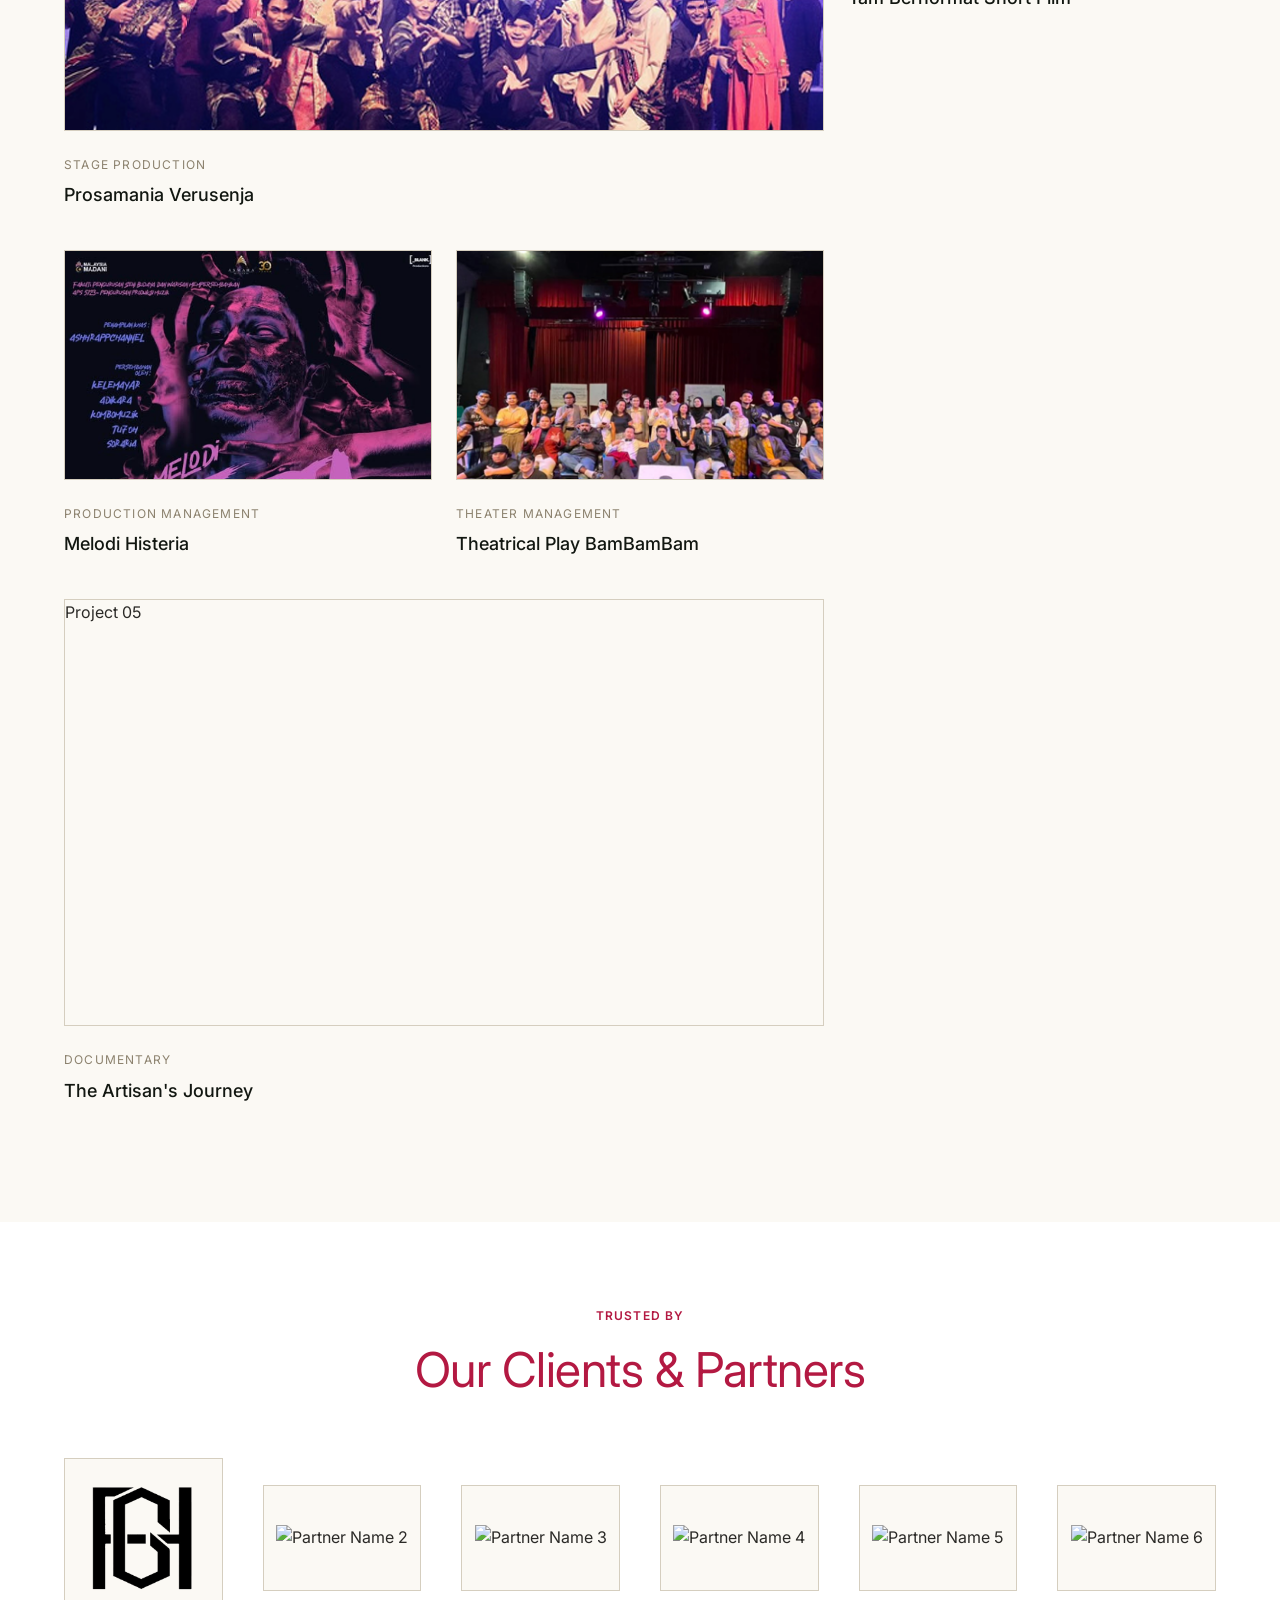
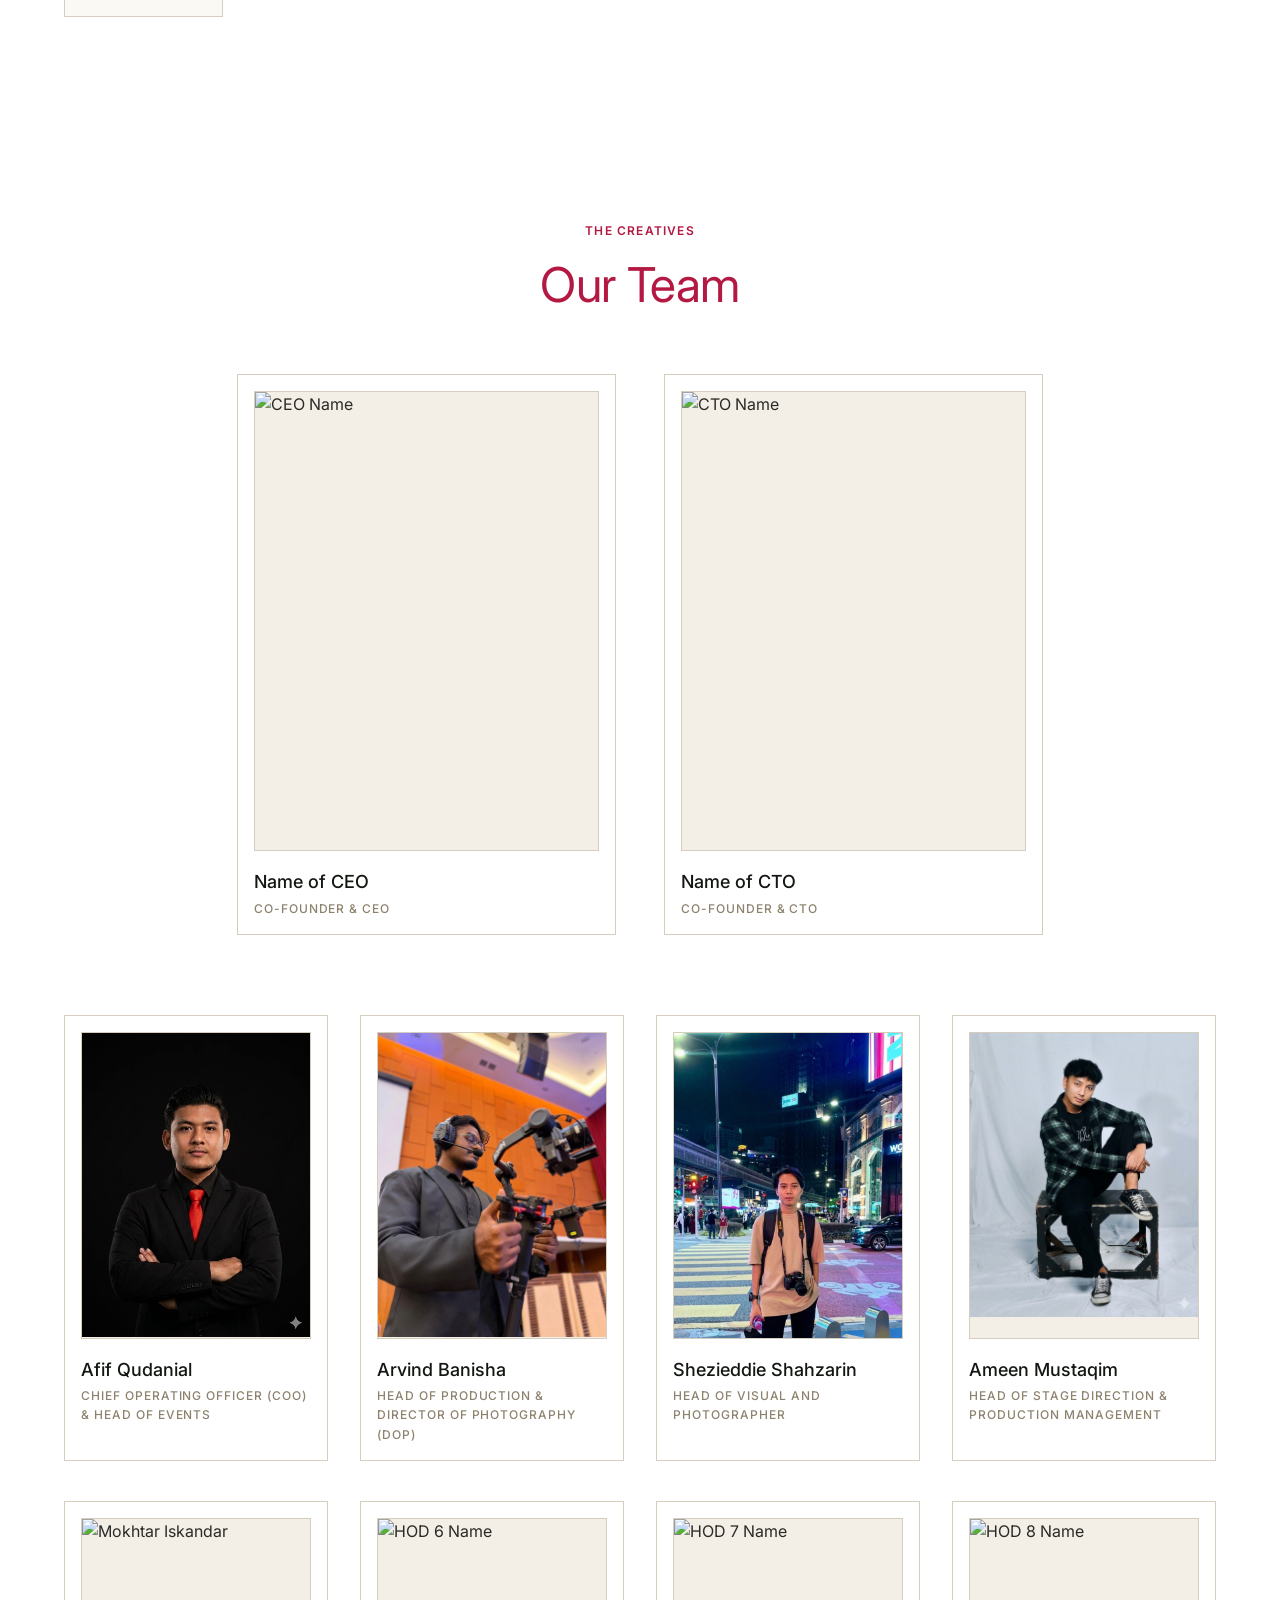
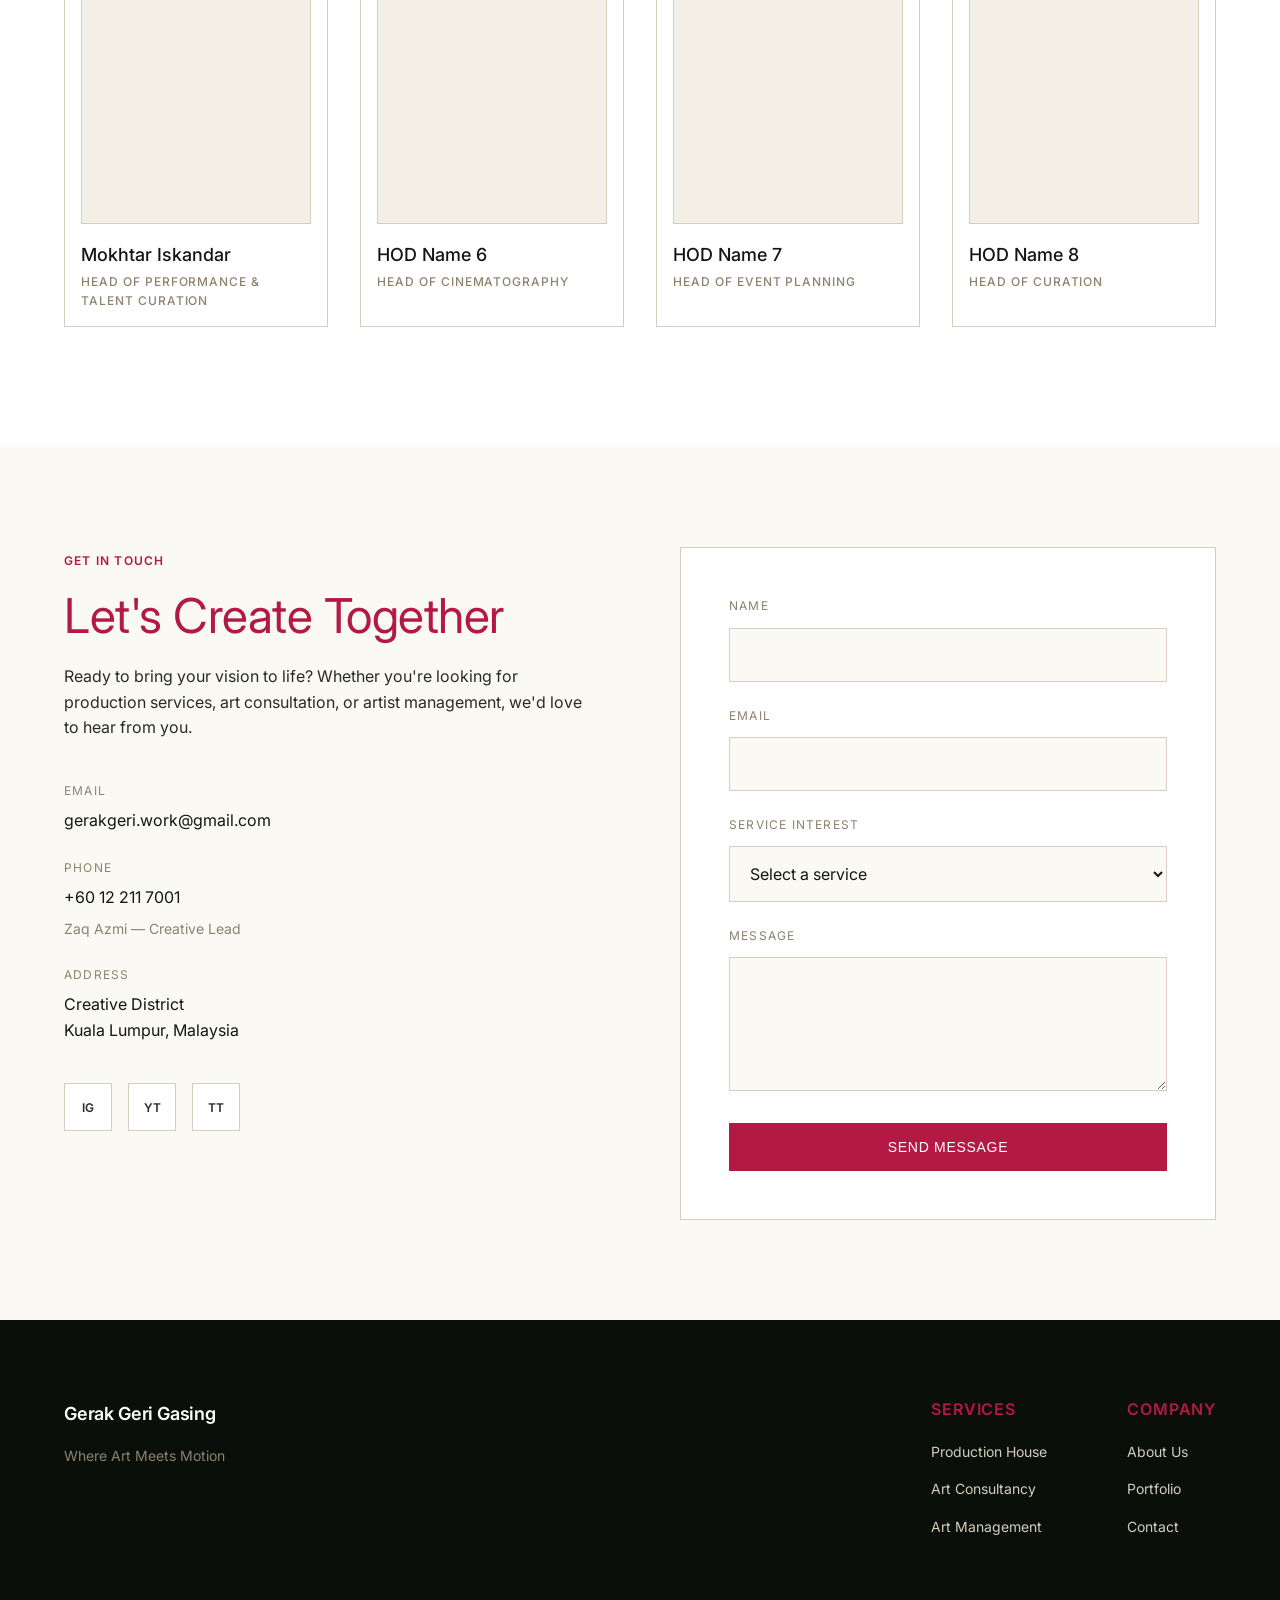
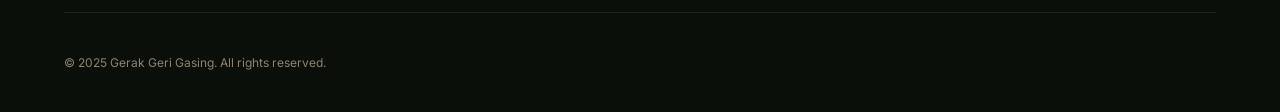
==== commit f83d17be: "update5" ====
--- a/index.html
+++ b/index.html
@@ -8,6 +8,21 @@
     <link rel="preconnect" href="https://fonts.googleapis.com">
     <link rel="preconnect" href="https://fonts.gstatic.com" crossorigin>
     <link href="https://fonts.googleapis.com/css2?family=Inter:wght@300;400;500;600&display=swap" rel="stylesheet">
+    <script>
+    document.addEventListener('DOMContentLoaded', () => {
+        const navToggle = document.querySelector('.nav-toggle');
+        const navLinks = document.querySelector('.nav-links');
+
+        if (navToggle && navLinks) {
+            navToggle.addEventListener('click', () => {
+                // Toggles the hamburger icon animation
+                navToggle.classList.toggle('active');
+                // Toggles the visibility of the mobile menu
+                navLinks.classList.toggle('mobile-open');
+            });
+        }
+    });
+</script>
 </head>
 <body>
     <!-- Navigation -->
@@ -257,7 +272,7 @@
 
             <div class="team-grid hod-grid">
                 <!-- FIX 1: Removed 'portfolio/' subdirectory prefix to fix broken pathways -->
-                <a href="portfolio/portfolio-afif.html" class="team-card">
+                <a href="portfolio-afif.html" class="team-card">
                     <div class="team-image">
                         <div class="placeholder-img">
                             <img src="image/afif.jpg" alt="Afif Qudanial">
@@ -269,7 +284,7 @@
                     </div>
                 </a>
 
-                <a href="portfolio/portfolio-arvind.html" class="team-card">
+                <a href="portfolio-arvind.html" class="team-card">
                     <div class="team-image">
                         <div class="placeholder-img">
                             <img src="image/arvind.jpg" alt="Arvind Banisha">
@@ -281,7 +296,7 @@
                     </div>
                 </a>
 
-                <a href="portfolio/portfolio-shezieddie.html" class="team-card">
+                <a href="portfolio-shezieddie.html" class="team-card">
                     <div class="team-image">
                         <div class="placeholder-img">
                             <img src="image/shezieddie.jpg" alt="Shezieddie Shahzarin">
@@ -293,7 +308,7 @@
                     </div>
                 </a>
 
-                <a href="portfolio/portfolio-ameen.html" class="team-card">
+                <a href="portfolio-ameen.html" class="team-card">
                     <div class="team-image">
                         <div class="placeholder-img">
                             <img src="image/ameen.jpg" alt="Ameen Mustaqim">
@@ -305,7 +320,7 @@
                     </div>
                 </a>
 
-                <a href="portfolio/portfolio-mokhtar.html" class="team-card">
+                <a href="portfolio-mokhtar.html" class="team-card">
                     <div class="team-image">
                         <div class="placeholder-img">
                             <img src="image/mokthtar.jpeg" alt="Mokhtar Iskandar">
--- a/styles.css
+++ b/styles.css
@@ -24,28 +24,6 @@
     --transition: all 0.3s cubic-bezier(0.25, 1, 0.5, 1);
 }
 
-/* Custom Palette Structural Integration */
-body {
-    background-color: var(--grey-50); /* Instantly updates main background to the warm cream tone */
-    color: var(--grey-600);
-}
-
-/* Give the team cards a premium, editorial floating layout */
-.team-card {
-    border: 1px solid var(--grey-300);
-    padding: 16px;
-    background-color: var(--white);
-    transition: var(--transition);
-    display: block;
-    cursor: pointer;
-    text-decoration: none;
-}
-
-.team-card:hover {
-    border-color: var(--ruby-vibrant);
-    transform: translateY(-4px);
-}
-
 /* ===== Reset & Base ===== */
 *, *::before, *::after {
     margin: 0;
@@ -61,8 +39,8 @@
     font-family: var(--font-family);
     font-size: 16px;
     line-height: 1.6;
-    color: var(--grey-800);
-    background-color: var(--grey-50);
+    color: var(--grey-600);
+    background-color: var(--grey-50); /* Instantly updates main background to the warm cream tone */
     -webkit-font-smoothing: antialiased;
 }
 
@@ -126,7 +104,7 @@
     font-size: 1.25rem;
     color: var(--grey-600);
     line-height: 1.7;
-} grease
+}
 
 /* ===== Section Styles ===== */
 section {
@@ -555,6 +533,22 @@
     display: grid;
     grid-template-columns: repeat(4, 1fr);
     gap: 40px 32px;
+}
+
+/* Give the team cards a premium, editorial floating layout */
+.team-card {
+    border: 1px solid var(--grey-300);
+    padding: 16px;
+    background-color: var(--white);
+    transition: var(--transition);
+    display: block;
+    cursor: pointer;
+    text-decoration: none;
+}
+
+.team-card:hover {
+    border-color: var(--ruby-vibrant);
+    transform: translateY(-4px);
 }
 
 .team-image {
@@ -785,4 +779,113 @@
 
 .footer-bottom p {
     font-size: 0.75rem;
-    color: var(--grey-4+    color: var(--grey-400);
+}
+
+/* ===== Responsive Design Media Queries ===== */
+@media (max-width: 992px) {
+    .services-grid,
+    .portfolio-grid,
+    .team-grid {
+        grid-template-columns: repeat(2, 1fr);
+    }
+
+    .about-grid,
+    .contact-grid {
+        grid-template-columns: 1fr;
+        gap: 48px;
+    }
+
+    .founders-row {
+        flex-direction: column;
+        align-items: center;
+        gap: 32px;
+    }
+
+    .founders-row .team-card {
+        width: 100%;
+        max-width: 400px;
+    }
+
+    .clients-grid {
+        grid-template-columns: repeat(3, 1fr);
+    }
+}
+
+@media (max-width: 768px) {
+    section {
+        padding: 60px 0;
+    }
+
+    .nav-links {
+        display: none; /* Can be hooked with a JS click toggle class to show/hide drawer */
+    }
+
+    .nav-toggle {
+        display: flex;
+    }
+
+    .nav-toggle.active span:nth-child(1) {
+        transform: rotate(45deg) translate(5px, 5px);
+    }
+
+    .nav-toggle.active span:nth-child(2) {
+        opacity: 0;
+    }
+
+    .nav-toggle.active span:nth-child(3) {
+        transform: rotate(-45deg) translate(5px, -5px);
+    }
+
+    .hero-scroll {
+        display: none;
+    }
+
+    .about-stats {
+        flex-direction: column;
+        gap: 24px;
+    }
+
+    .services-grid,
+    .portfolio-grid,
+    .team-grid,
+    .clients-grid {
+        grid-template-columns: 1fr;
+    }
+
+    .portfolio-item.large {
+        grid-column: span 1;
+    }
+
+    .contact-form {
+        padding: 32px;
+    }
+
+    .footer-content {
+        flex-direction: column;
+        gap: 48px;
+    }
+
+    .footer-links {
+        flex-direction: column;
+        gap: 32px;
+    }
+}
+/* ===== Mobile Menu Open State ===== */
+@media (max-width: 768px) {
+    .nav-links.mobile-open {
+        display: flex;
+        flex-direction: column;
+        position: fixed;
+        top: 80px; /* Aligns right below your navbar height */
+        left: 0;
+        right: 0;
+        background-color: rgba(251, 249, 244, 0.98); /* Premium cream base */
+        padding: 32px;
+        gap: 24px;
+        border-bottom: 1px solid var(--grey-300);
+        text-align: center;
+        box-shadow: 0 10px 20px rgba(0, 0, 0, 0.05);
+        z-index: 999;
+    }
+}
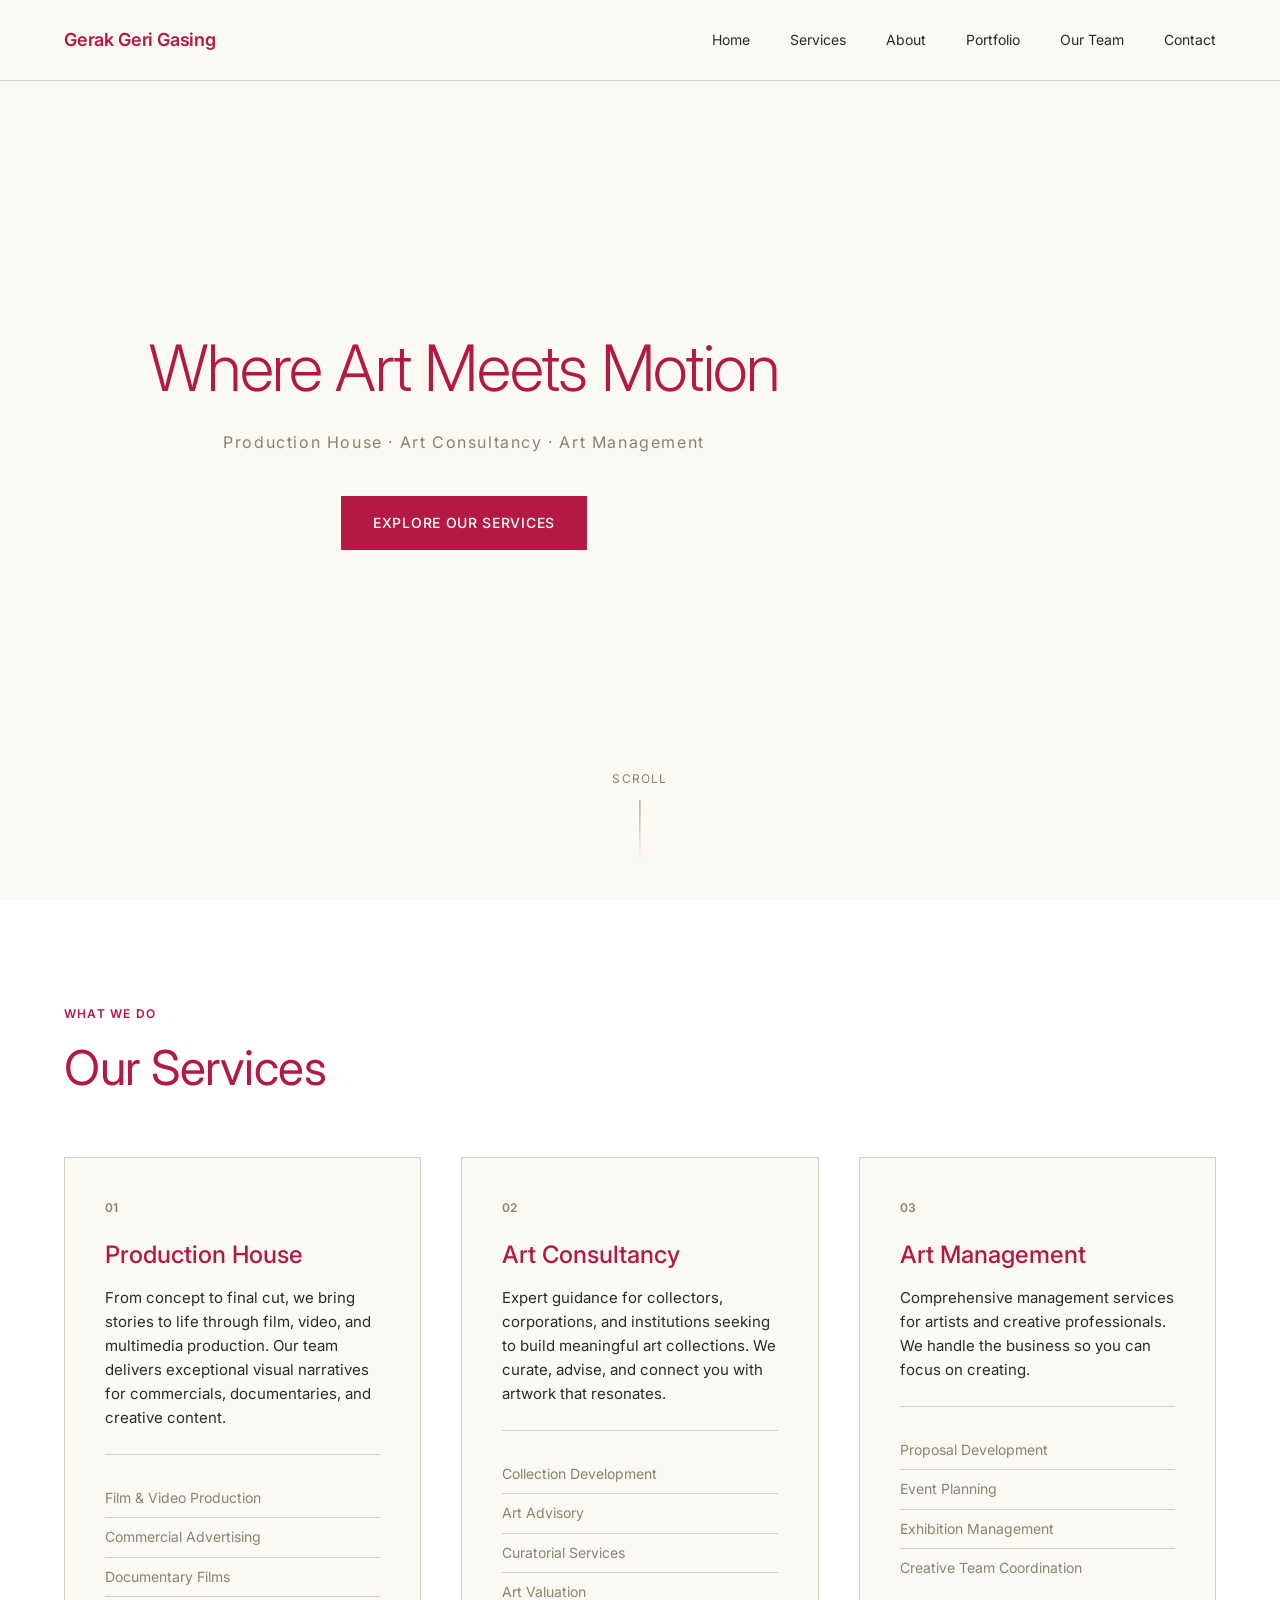
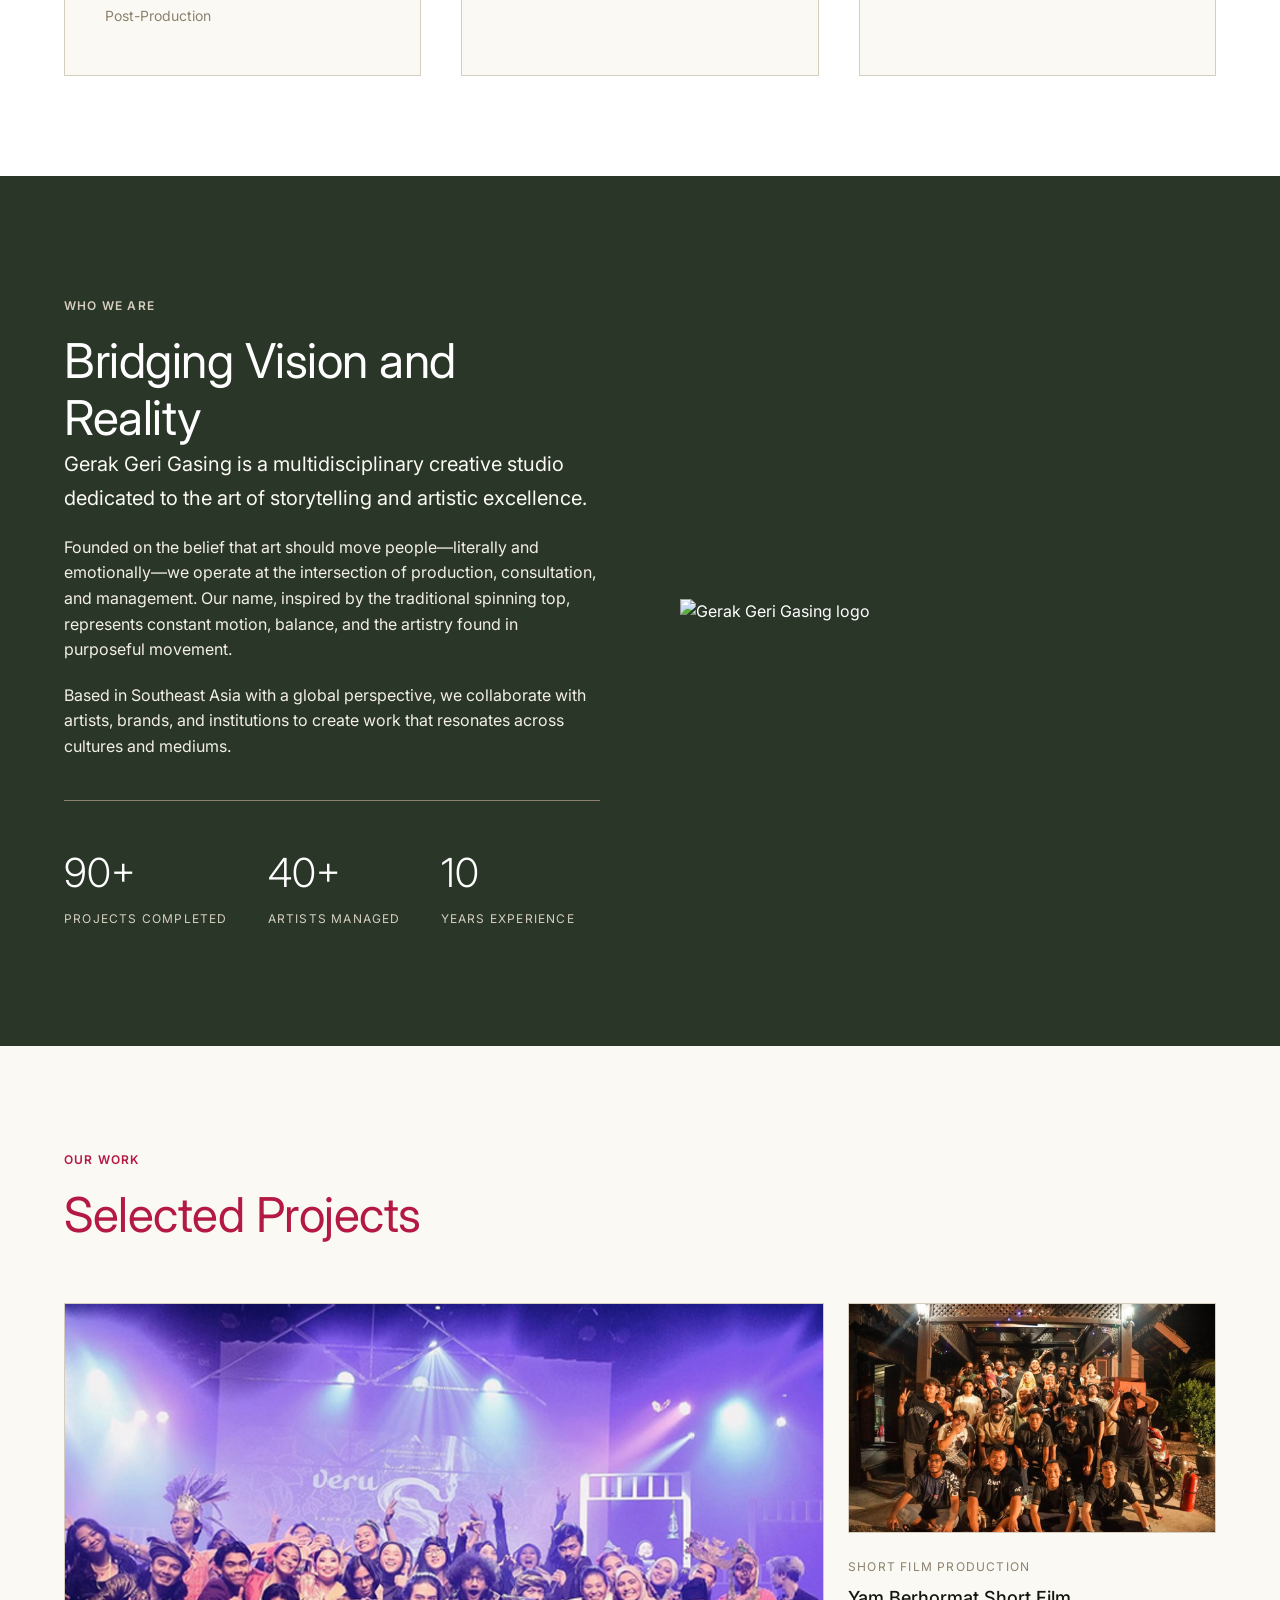
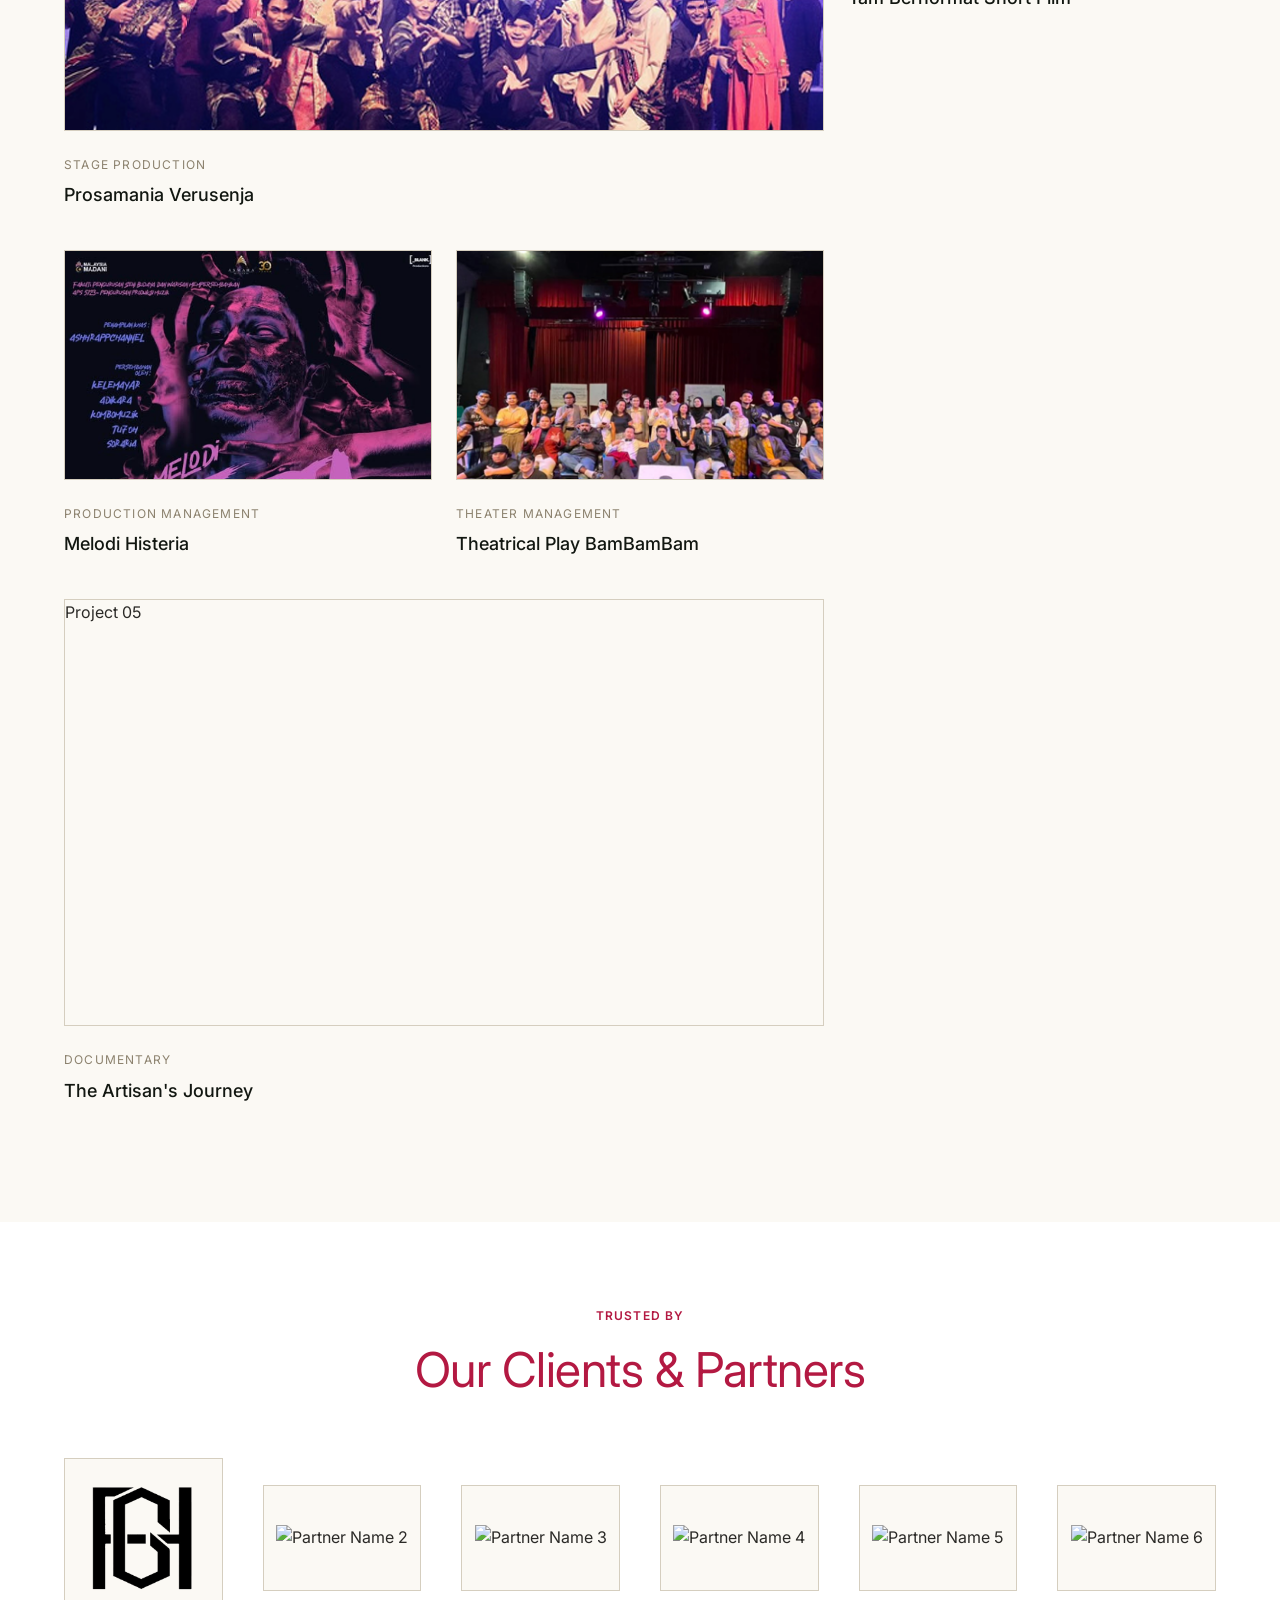
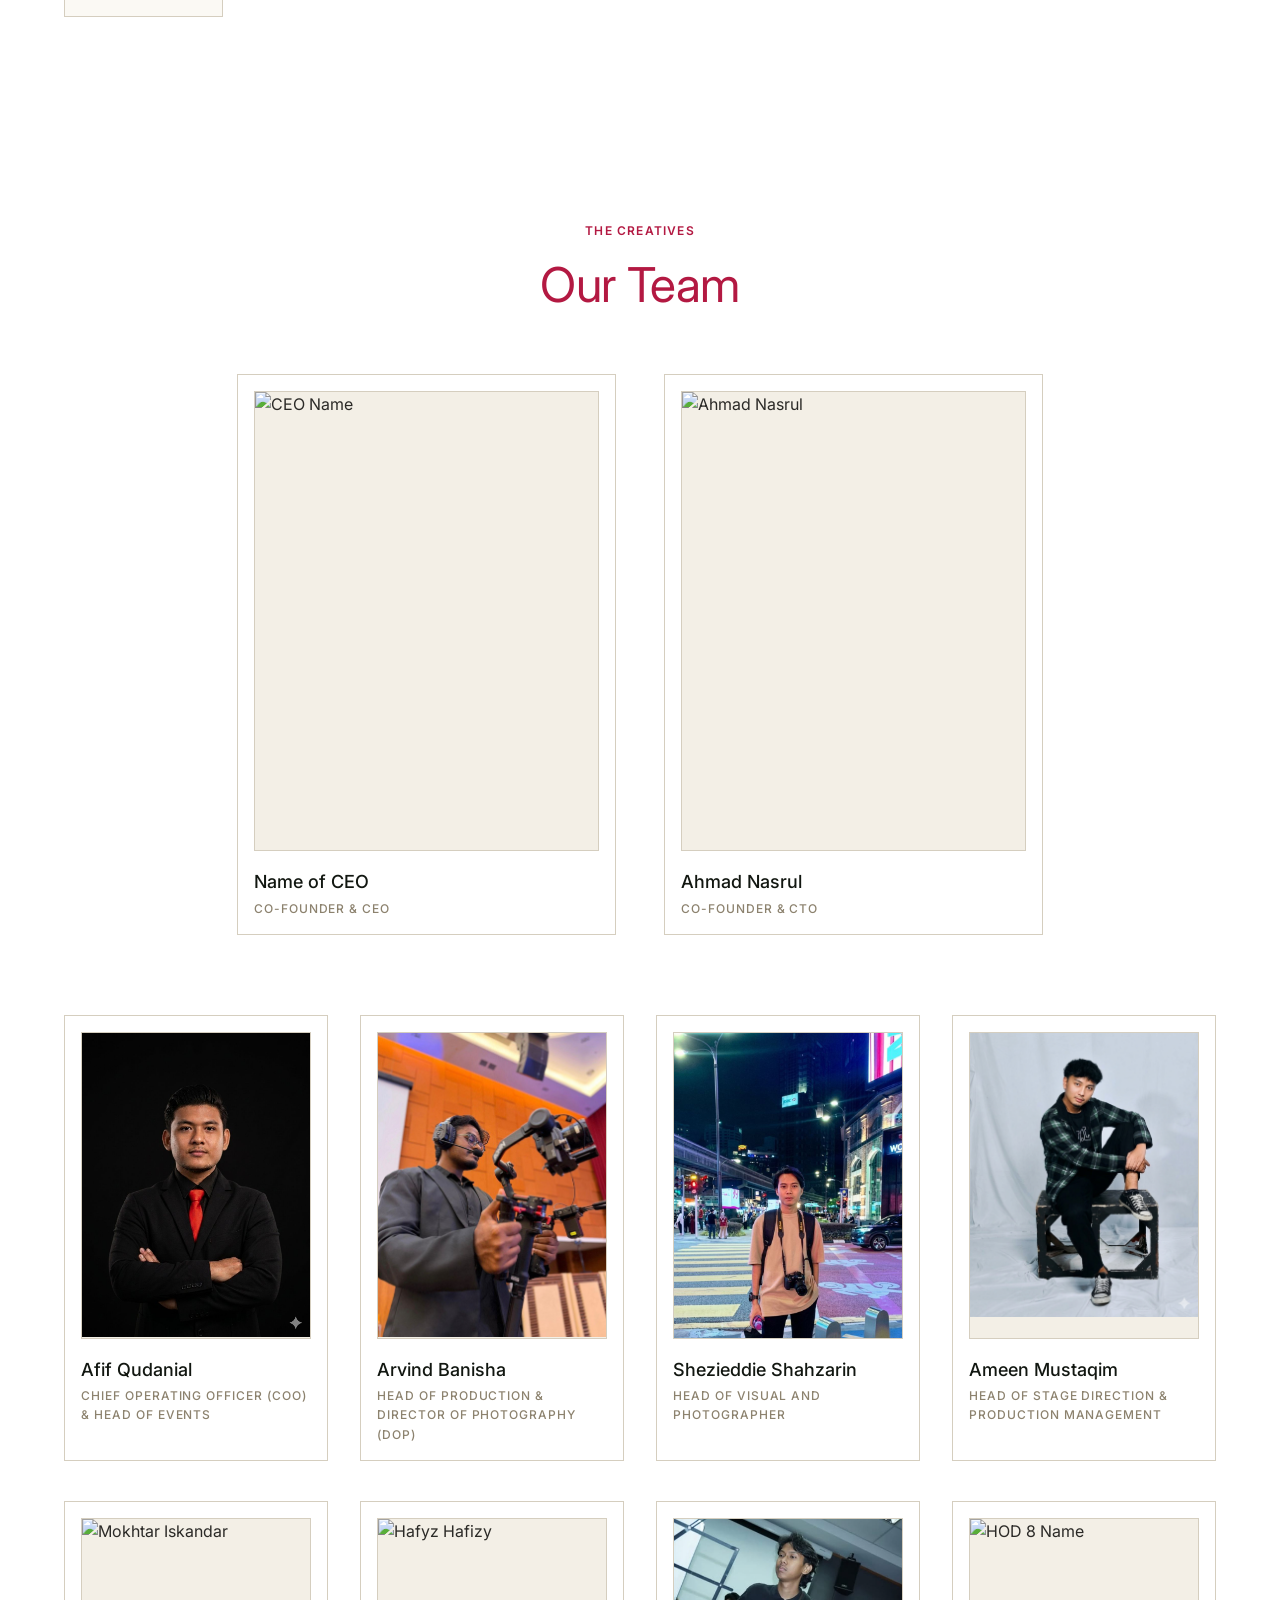
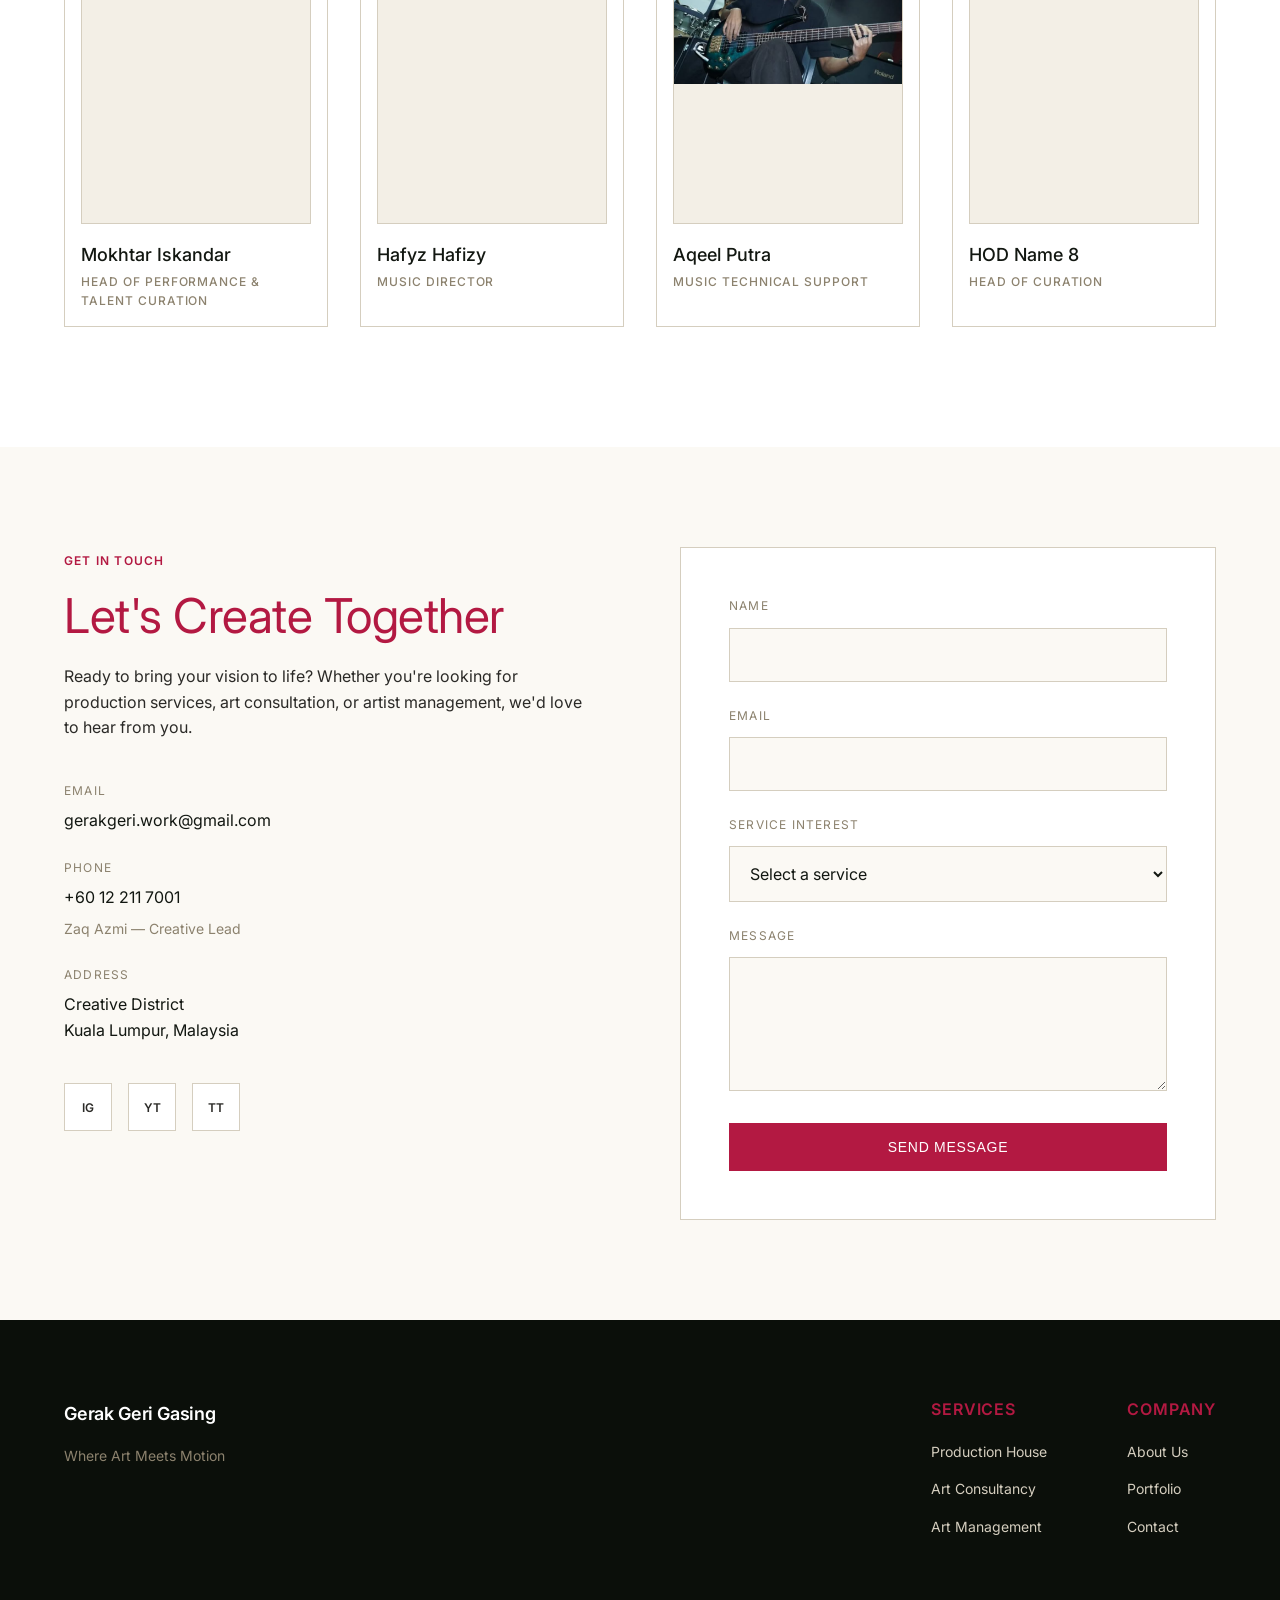
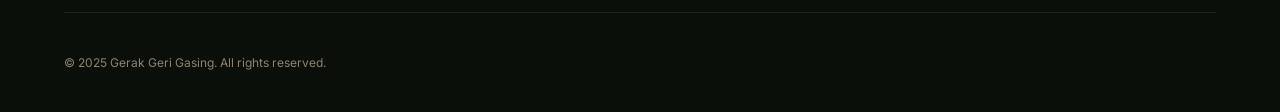
==== commit 5fb60d80: "update 5.8" ====
--- a/index.html
+++ b/index.html
@@ -257,14 +257,14 @@
                         <span class="team-role">Co-Founder & CEO</span>
                     </div>
                 </a>
-                <a href="portfolio-cto.html" class="team-card premium">
-                    <div class="team-image">
-                        <div class="placeholder-img">
-                            <img src="image/team-cto.jpg" alt="CTO Name">
-                        </div>
-                    </div>
-                    <div class="team-info">
-                        <h3>Name of CTO</h3>
+                <a href="portfolio-nas.html" class="team-card premium">
+                    <div class="team-image">
+                        <div class="placeholder-img">
+                            <img src="image/nas.jpg" alt="Ahmad Nasrul">
+                        </div>
+                    </div>
+                    <div class="team-info">
+                        <h3>Ahmad Nasrul</h3>
                         <span class="team-role">Co-Founder & CTO</span>
                     </div>
                 </a>
@@ -332,27 +332,27 @@
                     </div>
                 </a>
 
-                <a href="portfolio-hod6.html" class="team-card">
-                    <div class="team-image">
-                        <div class="placeholder-img">
-                            <img src="image/team-hod6.jpg" alt="HOD 6 Name">
-                        </div>
-                    </div>
-                    <div class="team-info">
-                        <h3>HOD Name 6</h3>
-                        <span class="team-role">Head of Cinematography</span>
-                    </div>
-                </a>
-
-                <a href="portfolio-hod7.html" class="team-card">
-                    <div class="team-image">
-                        <div class="placeholder-img">
-                            <img src="image/team-hod7.jpg" alt="HOD 7 Name">
-                        </div>
-                    </div>
-                    <div class="team-info">
-                        <h3>HOD Name 7</h3>
-                        <span class="team-role">Head of Event Planning</span>
+                <a href="portfolio-fizy.html" class="team-card">
+                    <div class="team-image">
+                        <div class="placeholder-img">
+                            <img src="image/fizy.jpg" alt="Hafyz Hafizy">
+                        </div>
+                    </div>
+                    <div class="team-info">
+                        <h3>Hafyz Hafizy</h3>
+                        <span class="team-role">Music Director</span>
+                    </div>
+                </a>
+
+                <a href="portfolio-putra.html" class="team-card">
+                    <div class="team-image">
+                        <div class="placeholder-img">
+                            <img src="image/putra.jpg" alt="Aqeel Putra">
+                        </div>
+                    </div>
+                    <div class="team-info">
+                        <h3>Aqeel Putra</h3>
+                        <span class="team-role">Music Technical Support</span>
                     </div>
                 </a>
 
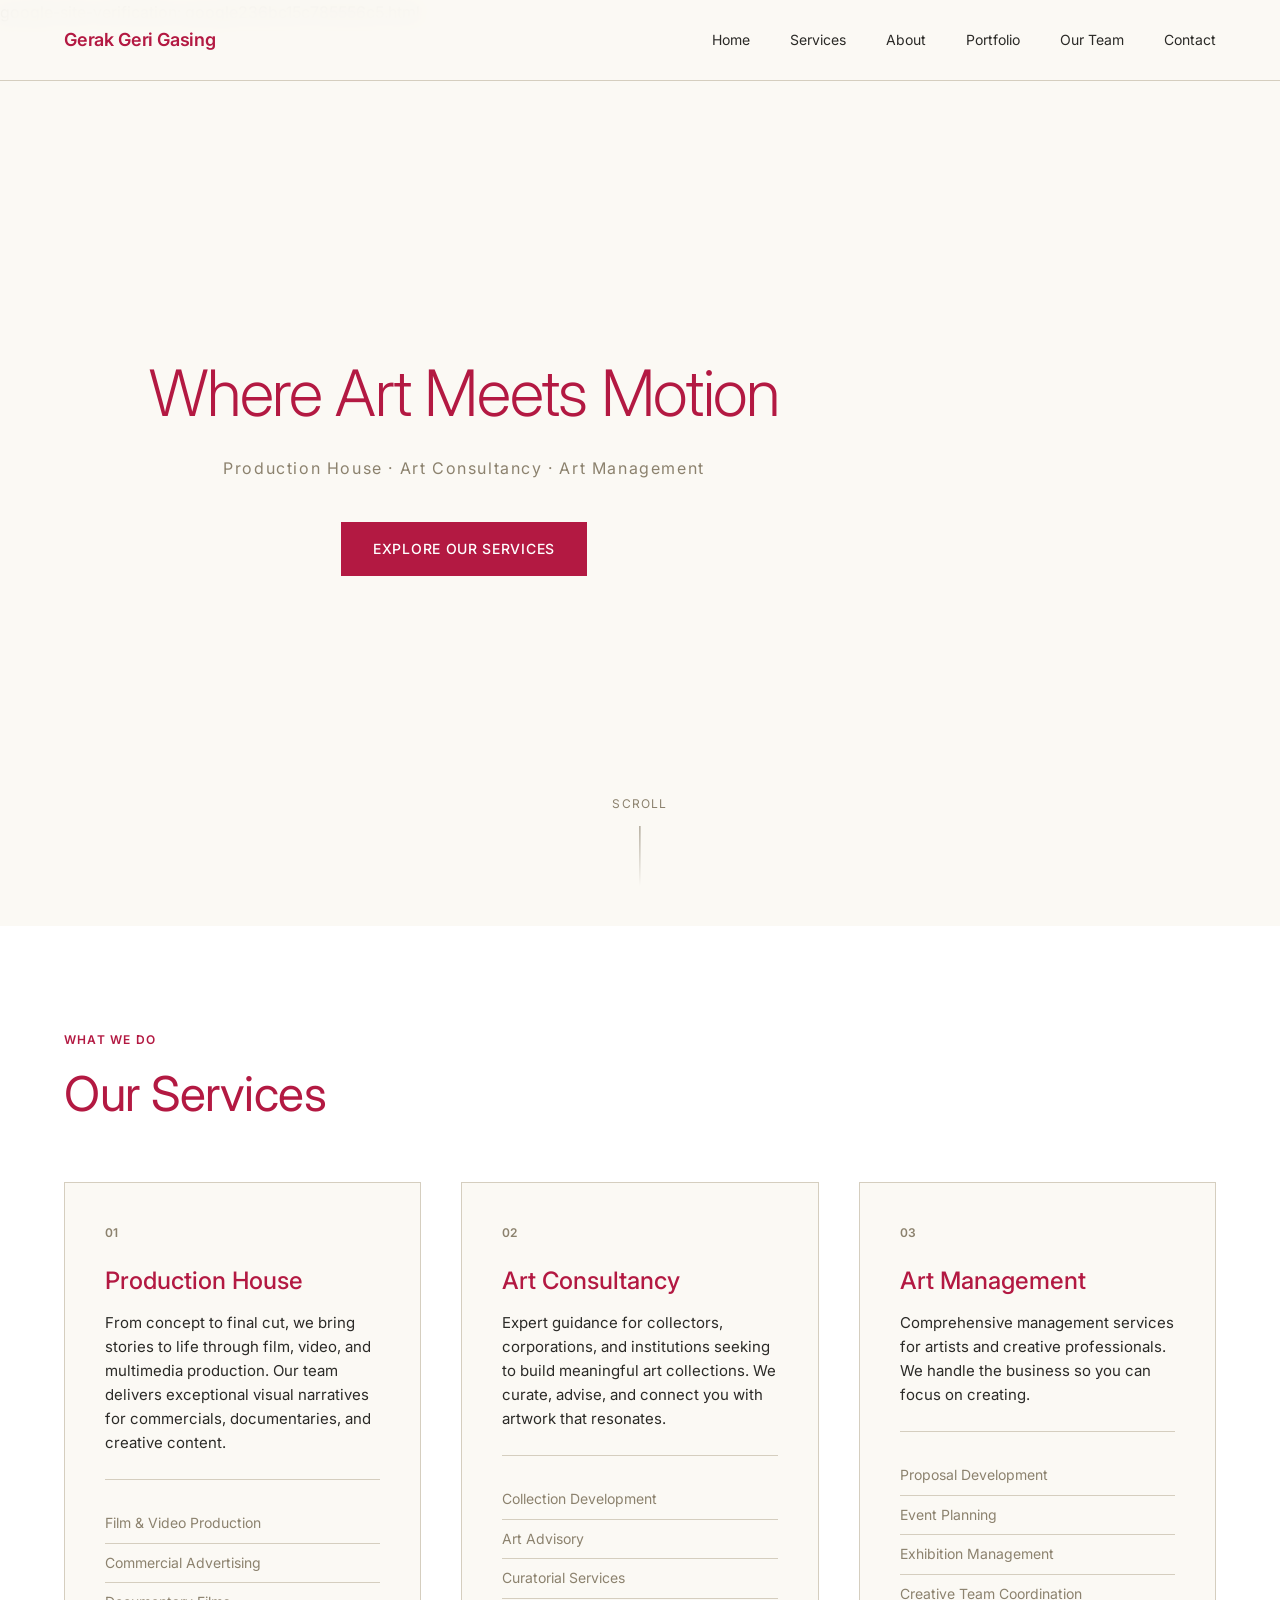
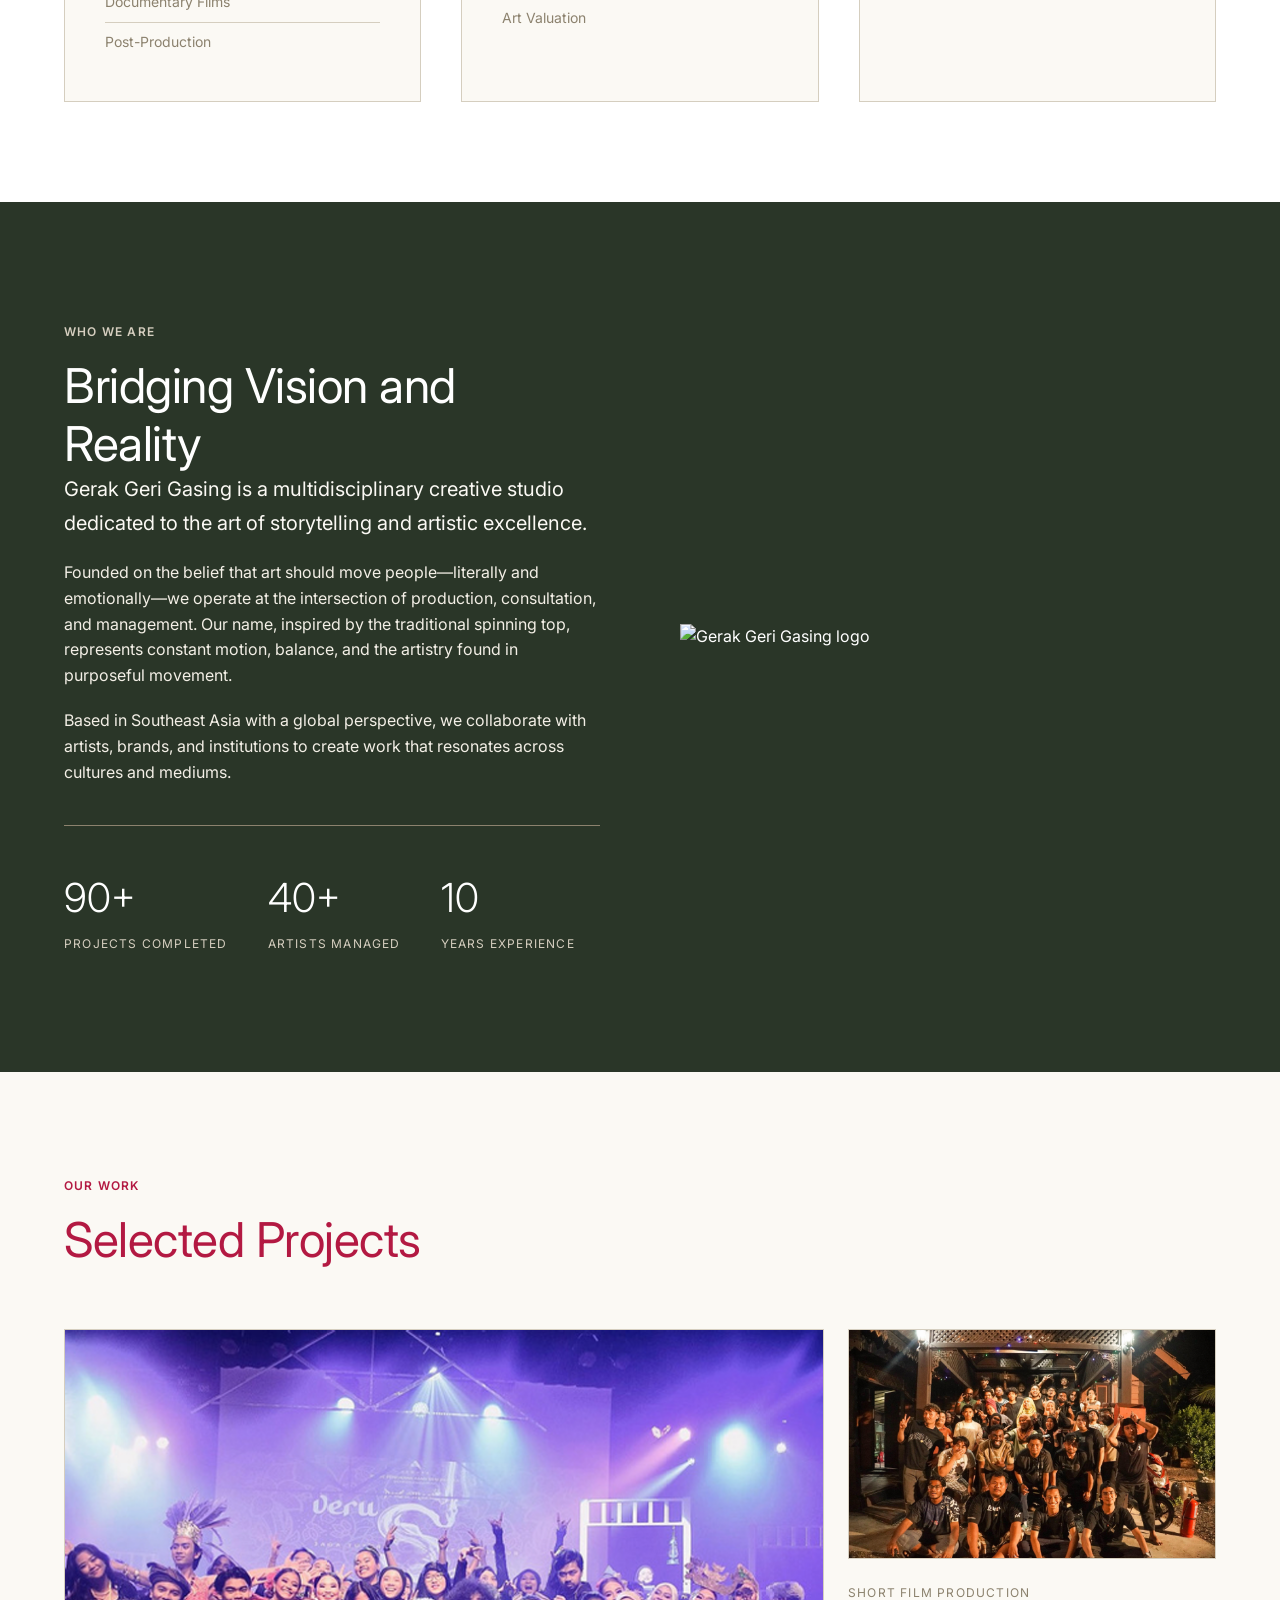
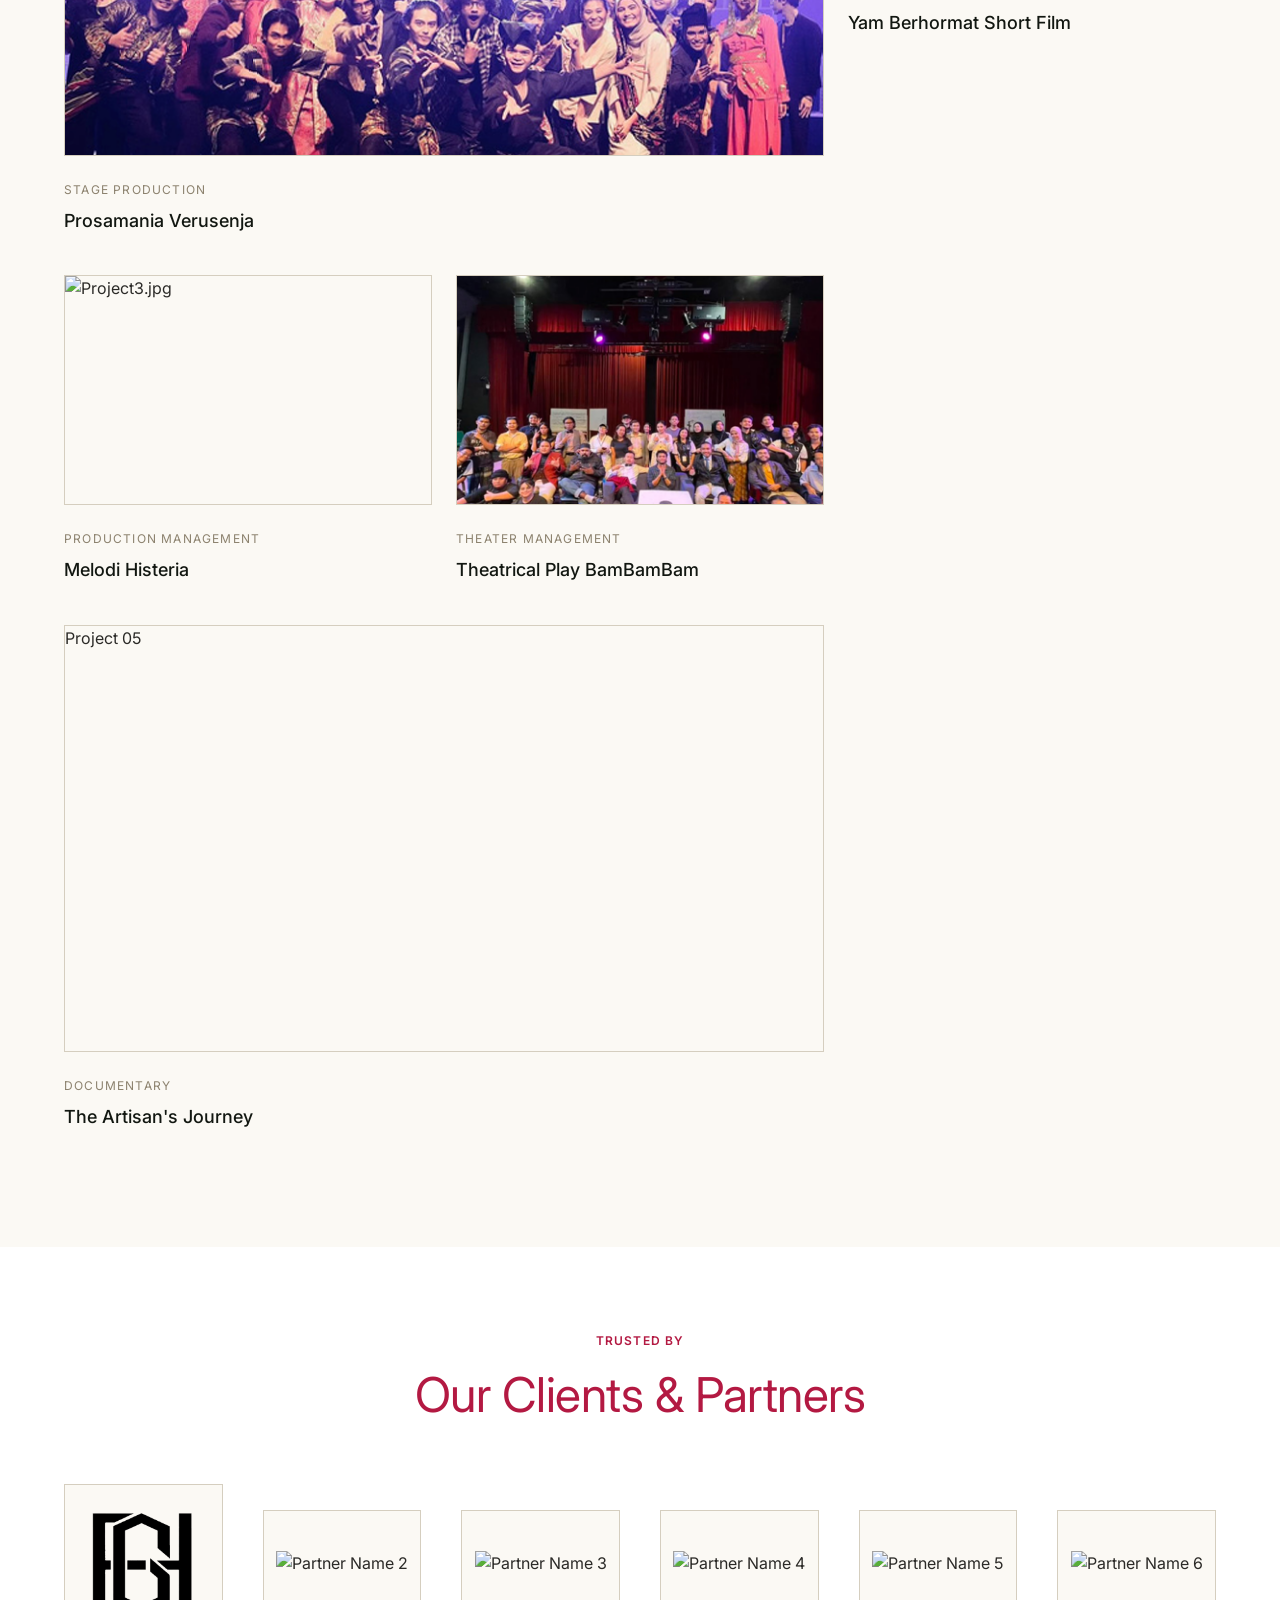
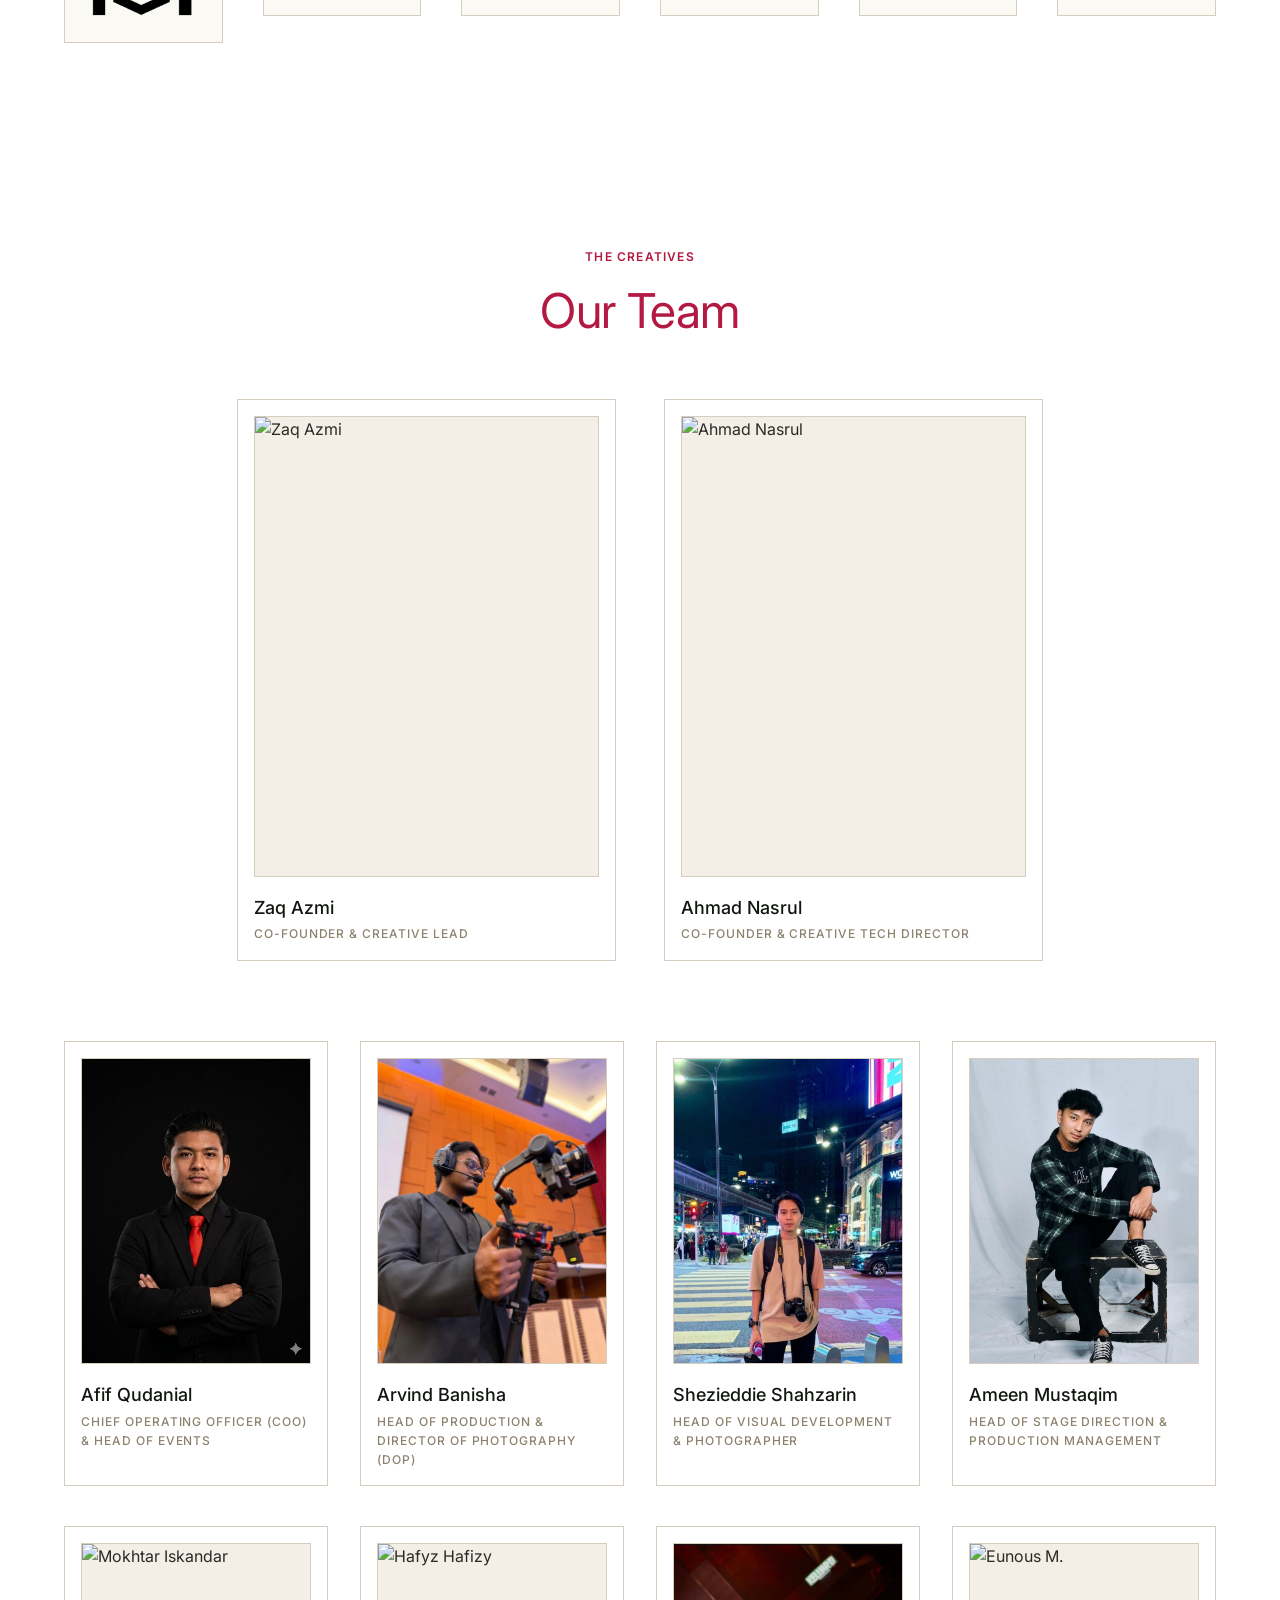
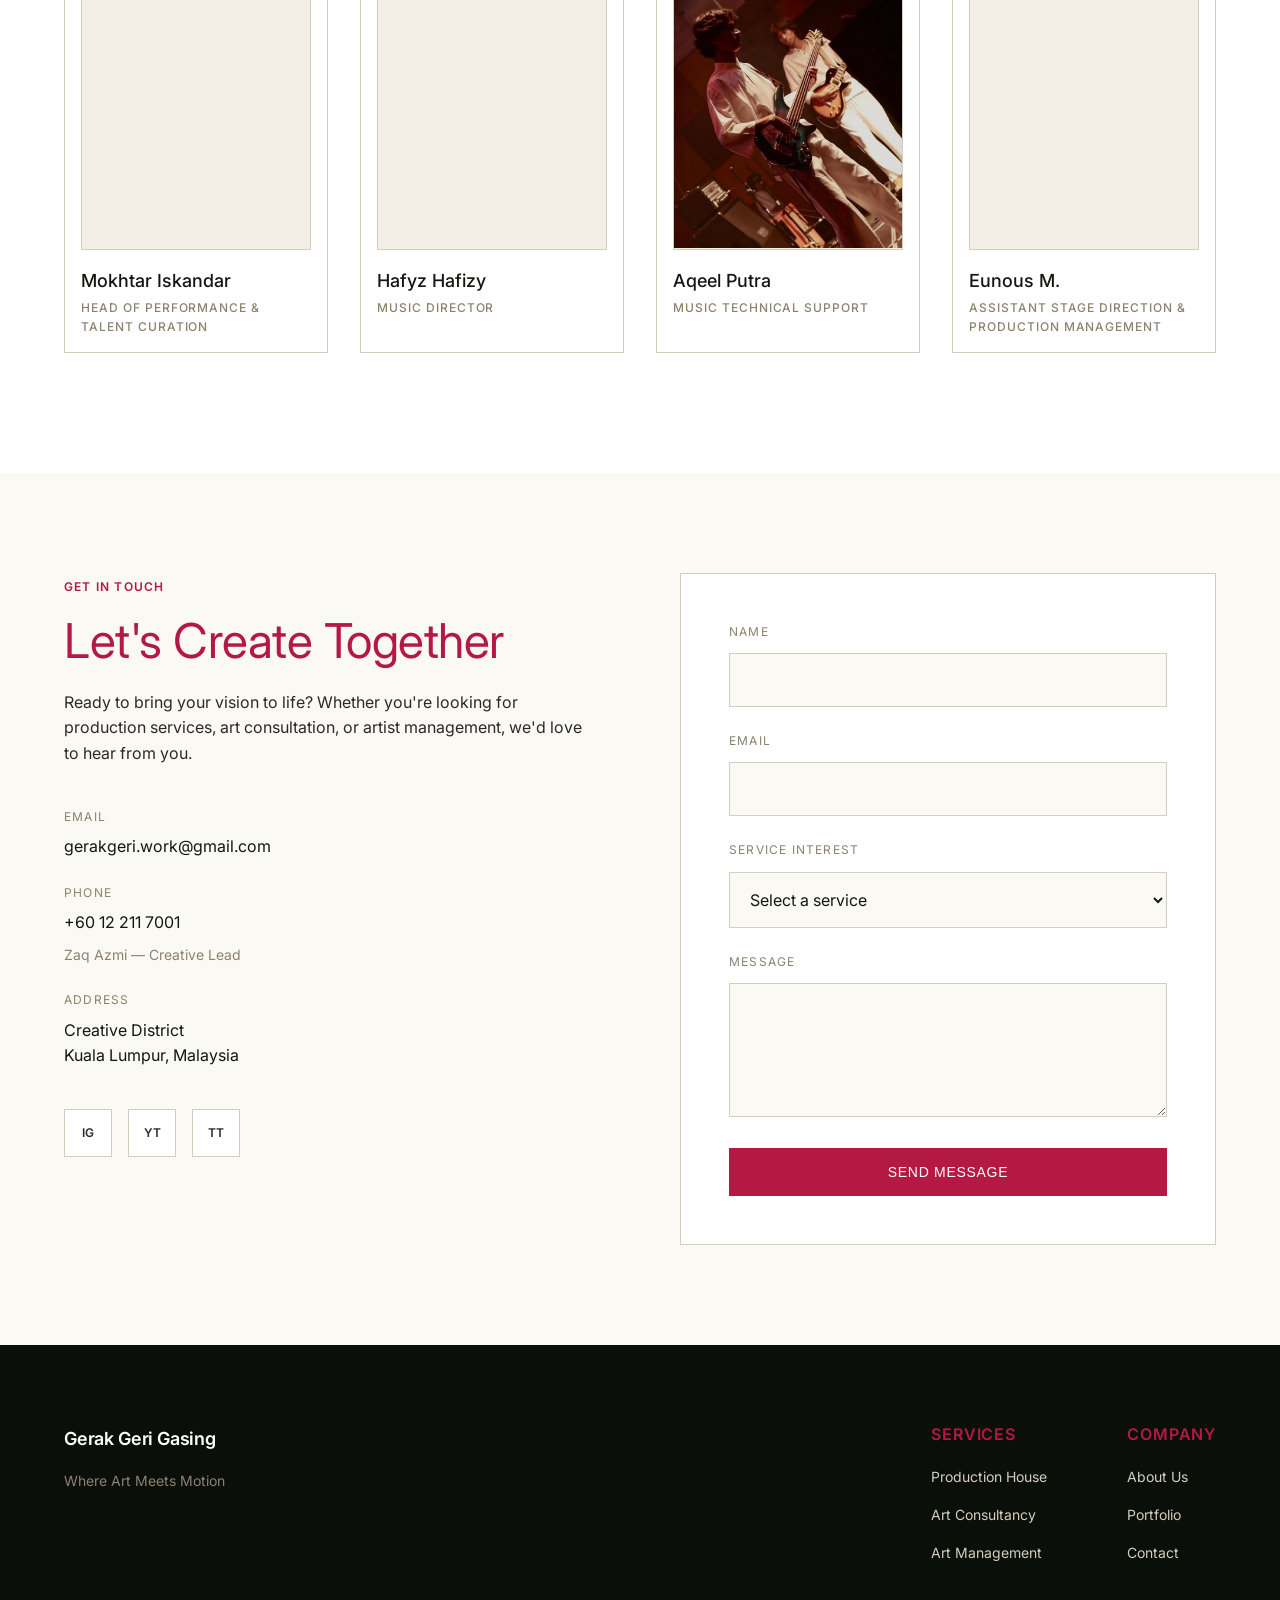
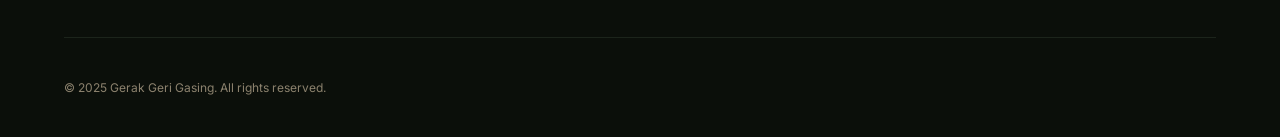
==== commit 4270cefe: "try" ====
--- a/index.html
+++ b/index.html
@@ -8,6 +8,17 @@
     <link rel="preconnect" href="https://fonts.googleapis.com">
     <link rel="preconnect" href="https://fonts.gstatic.com" crossorigin>
     <link href="https://fonts.googleapis.com/css2?family=Inter:wght@300;400;500;600&display=swap" rel="stylesheet">
+    google-site-verification: google236bc15c785556c5.html
+    <head>
+    <meta charset="UTF-8">
+    <meta name="viewport" content="width=device-width, initial-scale=1.0">
+    
+    <title>Gerak Geri Studio | Creative Production Studio</title>
+    
+    <meta name="description" content="Gerak Geri Studio is a premium creative technology and production collective based in Kuala Lumpur, architecting high-end digital experiences and editorial brand designs.">
+    
+    <meta name="keywords" content="Gerak Geri Studio, creative technologist, design agency Kuala Lumpur, web production studio Malaysia, premium branding, interactive design">
+</head>
     <script>
     document.addEventListener('DOMContentLoaded', () => {
         const navToggle = document.querySelector('.nav-toggle');
@@ -173,7 +184,7 @@
                 <div class="portfolio-item">
                     <div class="portfolio-image">
                         <div class="placeholder-img">
-                            <img src="image/Project3.jpg" alt="Project3.jpg">
+                            <img src="image/zaq-project1.jpeg" alt="Project3.jpg">
                         </div>
                     </div>
                     <div class="portfolio-info">
@@ -246,15 +257,15 @@
             </div>
 
             <div class="team-row founders-row">
-                <a href="portfolio-ceo.html" class="team-card premium">
-                    <div class="team-image">
-                        <div class="placeholder-img">
-                            <img src="image/team-ceo.jpg" alt="CEO Name">
-                        </div>
-                    </div>
-                    <div class="team-info">
-                        <h3>Name of CEO</h3>
-                        <span class="team-role">Co-Founder & CEO</span>
+                <a href="portfolio-zaq.html" class="team-card premium">
+                    <div class="team-image">
+                        <div class="placeholder-img">
+                            <img src="image/zaq.jpg" alt="Zaq Azmi">
+                        </div>
+                    </div>
+                    <div class="team-info">
+                        <h3>Zaq Azmi</h3>
+                        <span class="team-role">Co-Founder & Creative Lead</span>
                     </div>
                 </a>
                 <a href="portfolio-nas.html" class="team-card premium">
@@ -265,7 +276,7 @@
                     </div>
                     <div class="team-info">
                         <h3>Ahmad Nasrul</h3>
-                        <span class="team-role">Co-Founder & CTO</span>
+                        <span class="team-role">Co-Founder & Creative Tech Director</span>
                     </div>
                 </a>
             </div>
@@ -304,7 +315,7 @@
                     </div>
                     <div class="team-info">
                         <h3>Shezieddie Shahzarin</h3>
-                        <span class="team-role">Head of Visual and Photographer</span>
+                        <span class="team-role">Head of Visual Development & Photographer</span>
                     </div>
                 </a>
 
@@ -356,15 +367,15 @@
                     </div>
                 </a>
 
-                <a href="portfolio-hod8.html" class="team-card">
-                    <div class="team-image">
-                        <div class="placeholder-img">
-                            <img src="image/team-hod8.jpg" alt="HOD 8 Name">
-                        </div>
-                    </div>
-                    <div class="team-info">
-                        <h3>HOD Name 8</h3>
-                        <span class="team-role">Head of Curation</span>
+                <a href="portfolio-eunous.html" class="team-card">
+                    <div class="team-image">
+                        <div class="placeholder-img">
+                            <img src="image/eunous.jpg" alt="Eunous M.">
+                        </div>
+                    </div>
+                    <div class="team-info">
+                        <h3>Eunous M.</h3>
+                        <span class="team-role">Assistant Stage Direction & Production Management</span>
                     </div>
                 </a>
             </div>
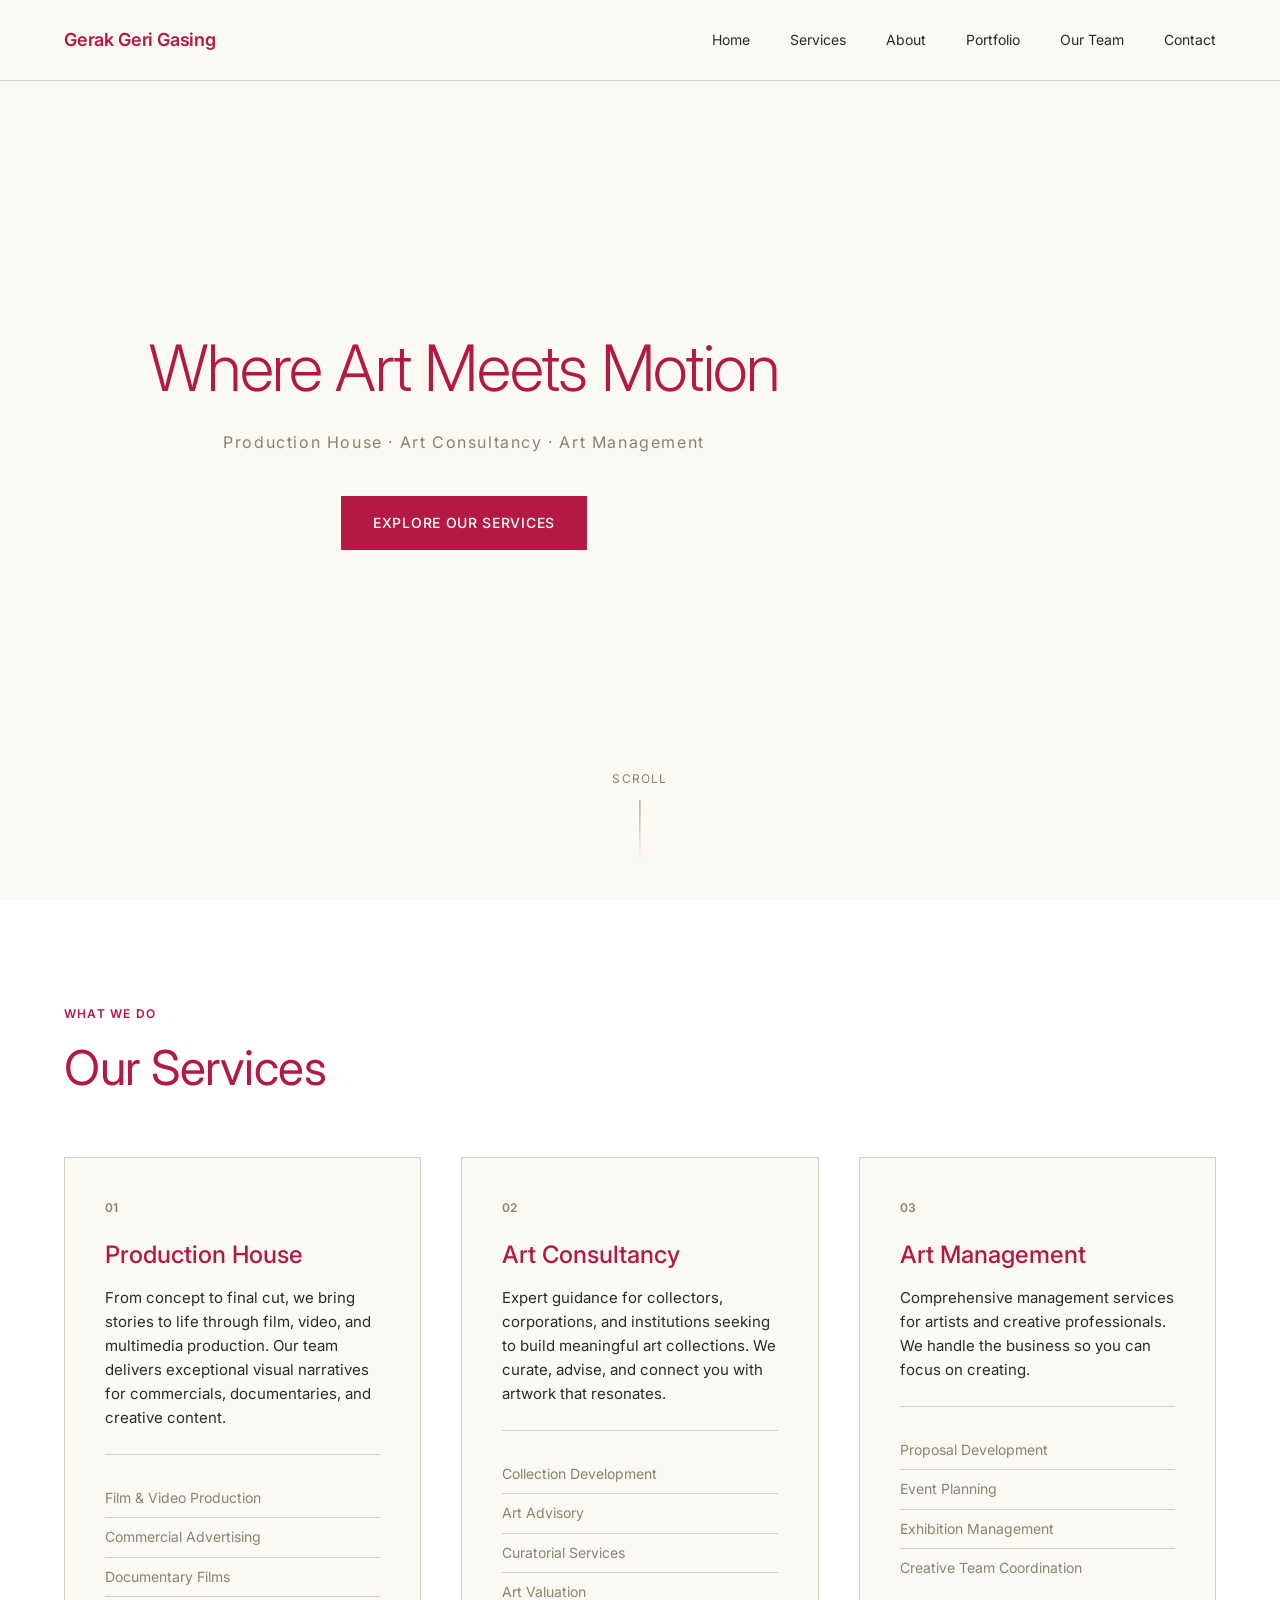
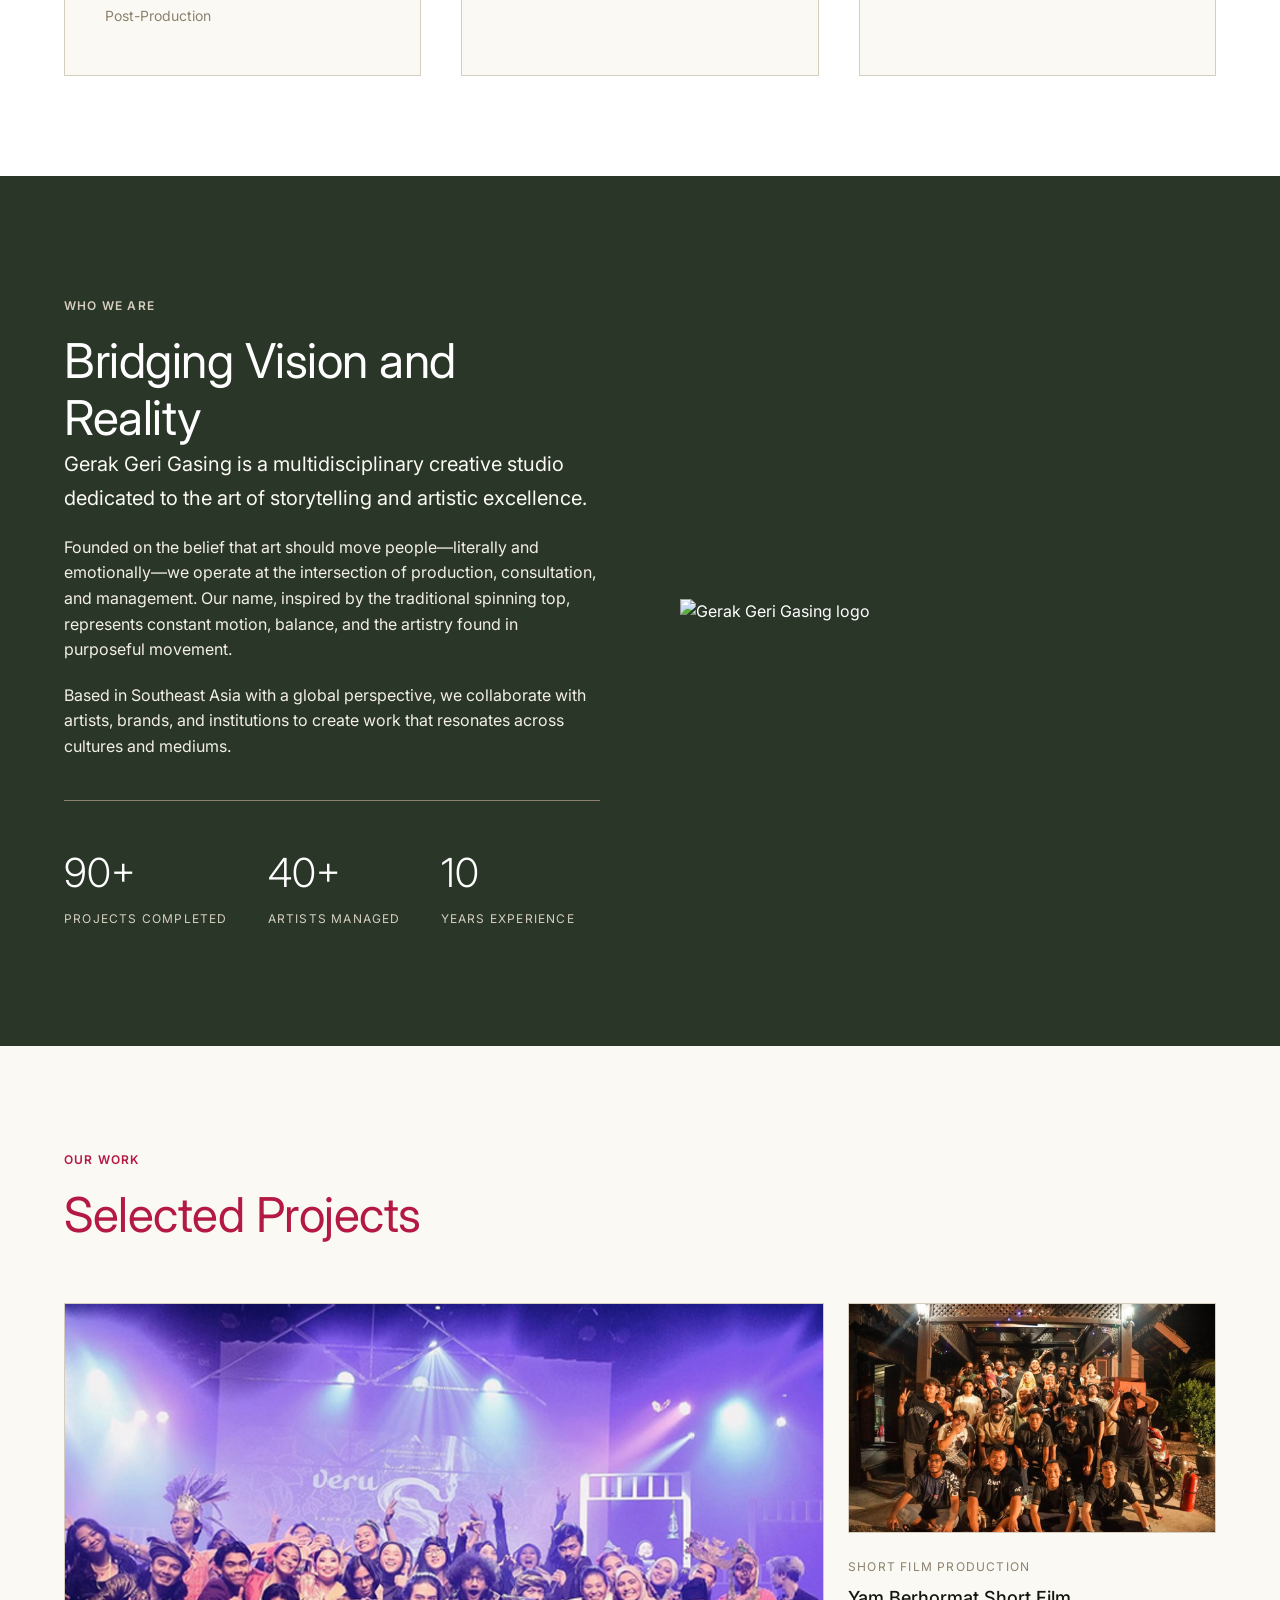
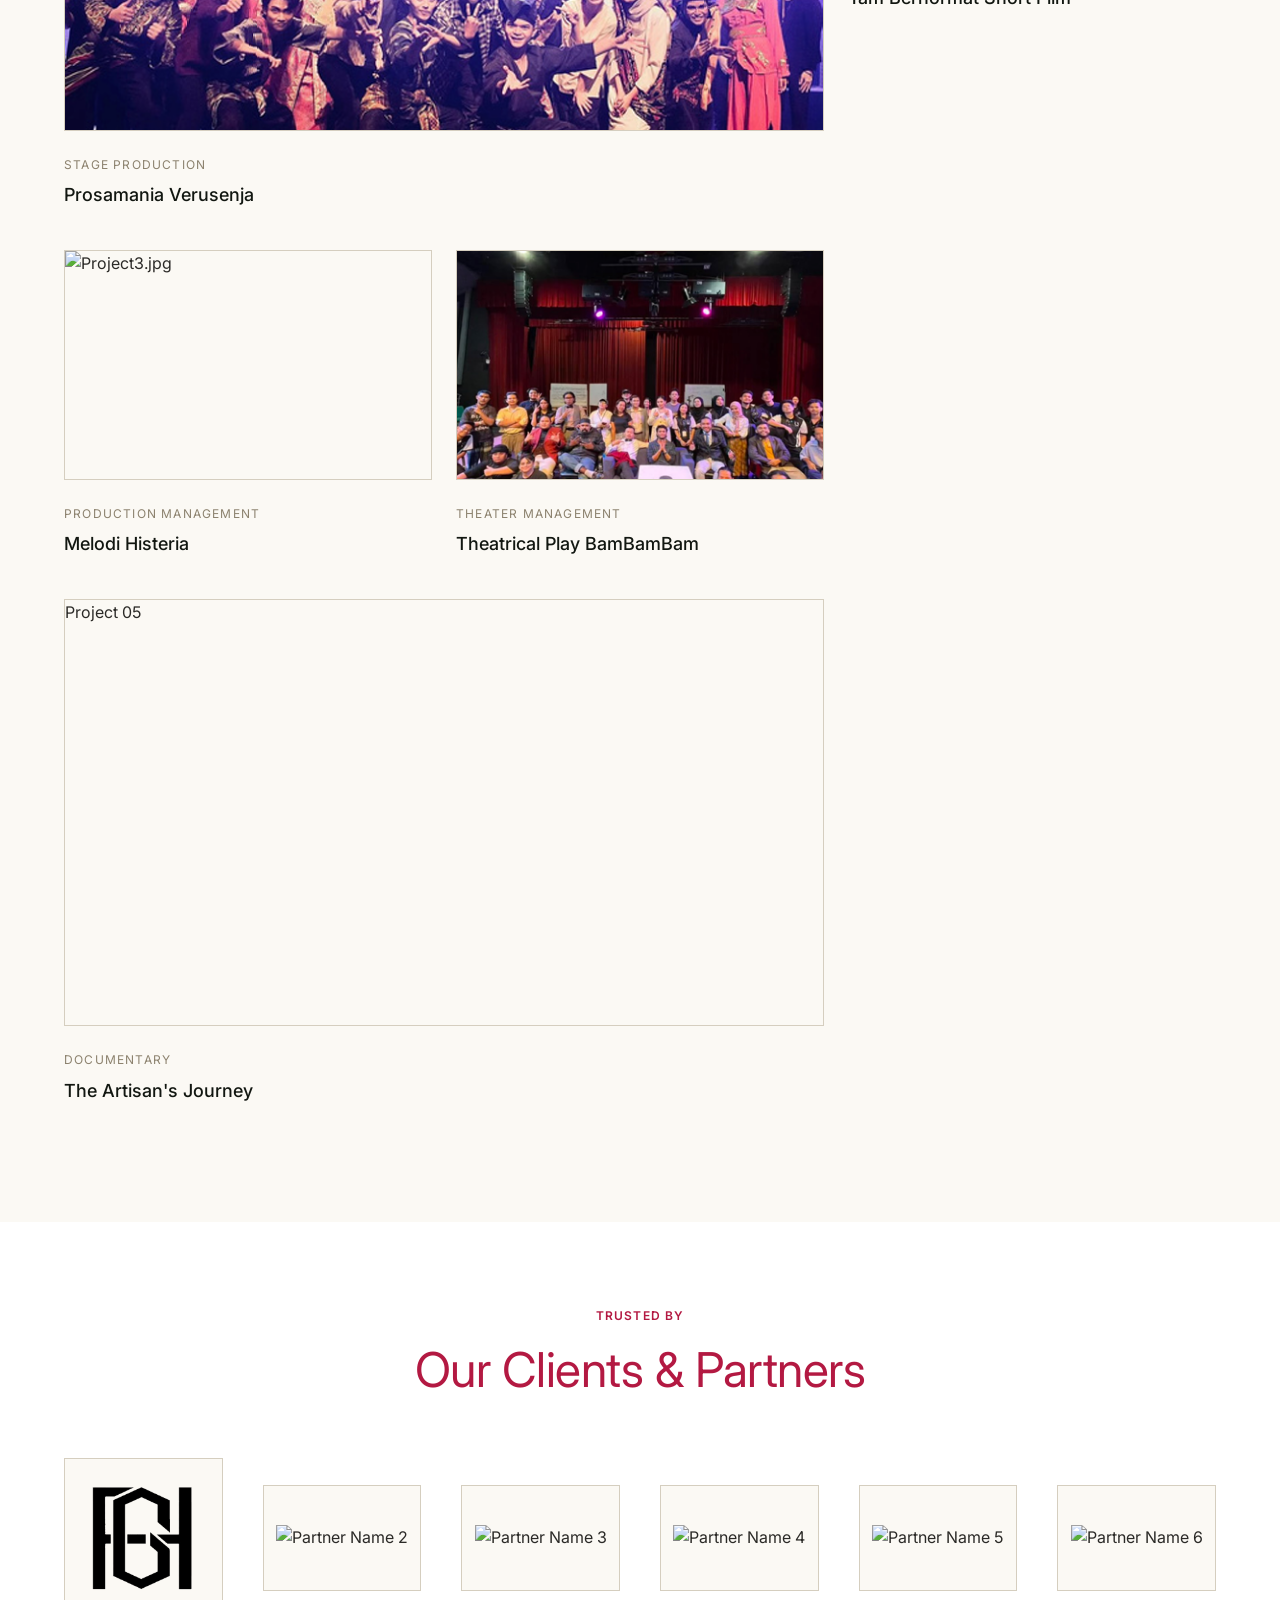
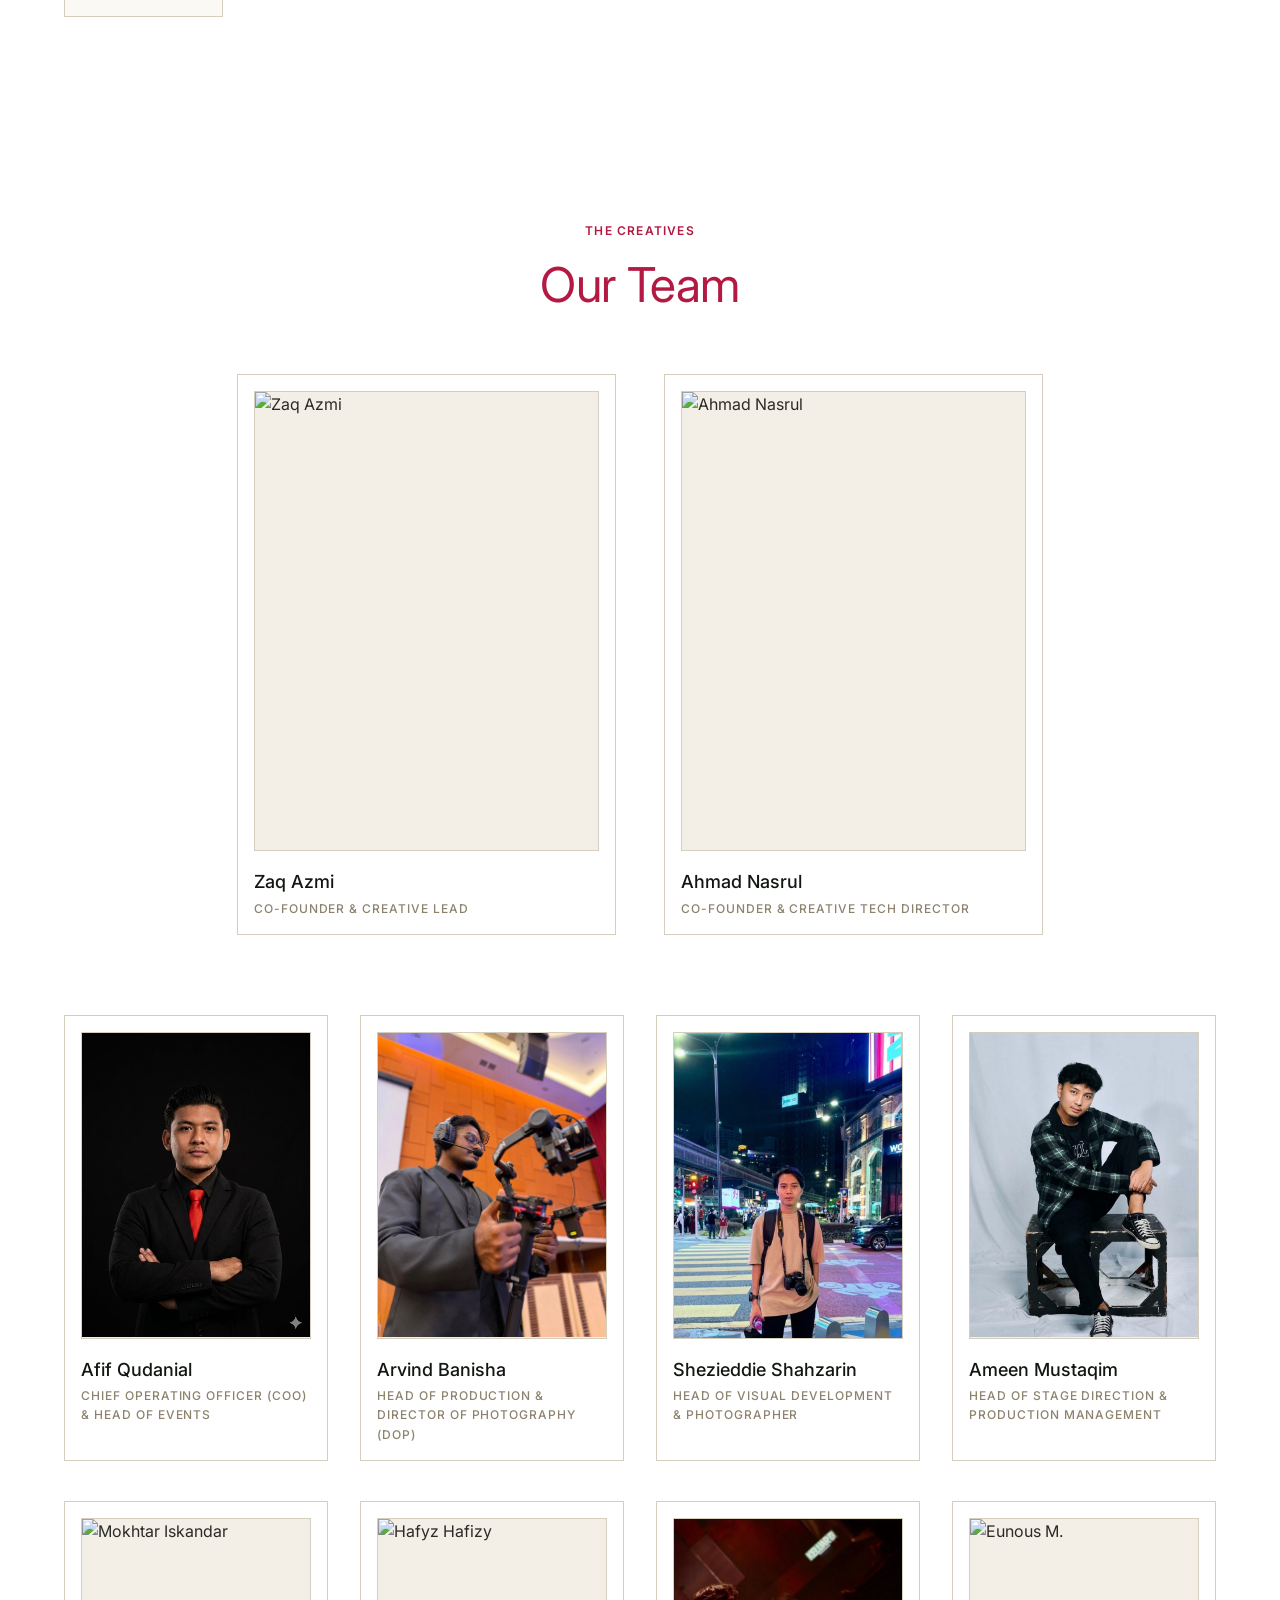
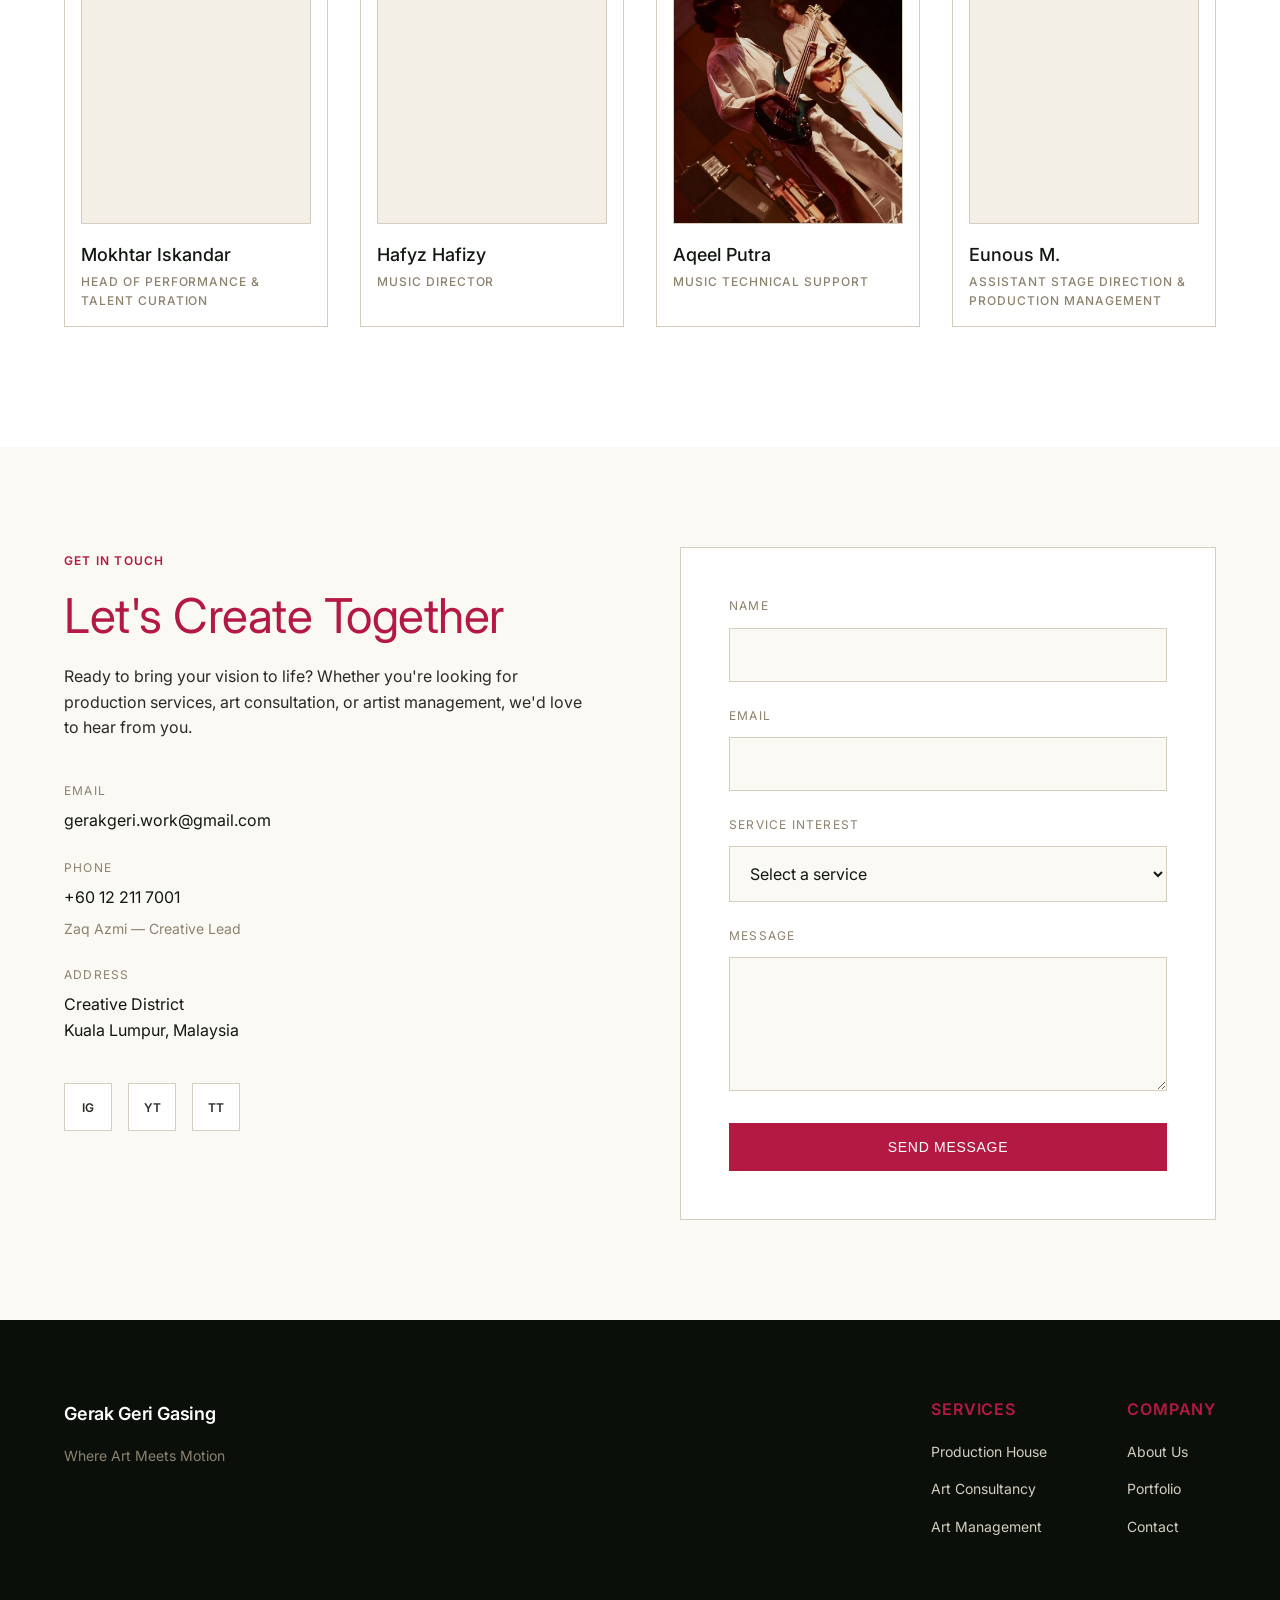
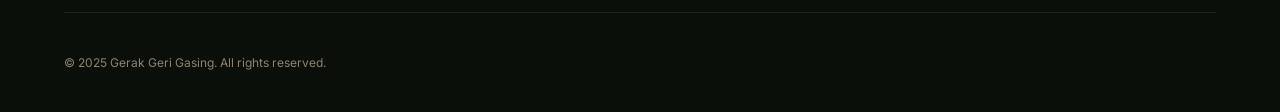
==== commit 4208aa1f: "google" ====
--- a/index.html
+++ b/index.html
@@ -8,7 +8,8 @@
     <link rel="preconnect" href="https://fonts.googleapis.com">
     <link rel="preconnect" href="https://fonts.gstatic.com" crossorigin>
     <link href="https://fonts.googleapis.com/css2?family=Inter:wght@300;400;500;600&display=swap" rel="stylesheet">
-    google-site-verification: google236bc15c785556c5.html
+
+    <link rel="google-site-verification" href="google236bc15c785556c5.html">
     <head>
     <meta charset="UTF-8">
     <meta name="viewport" content="width=device-width, initial-scale=1.0">
